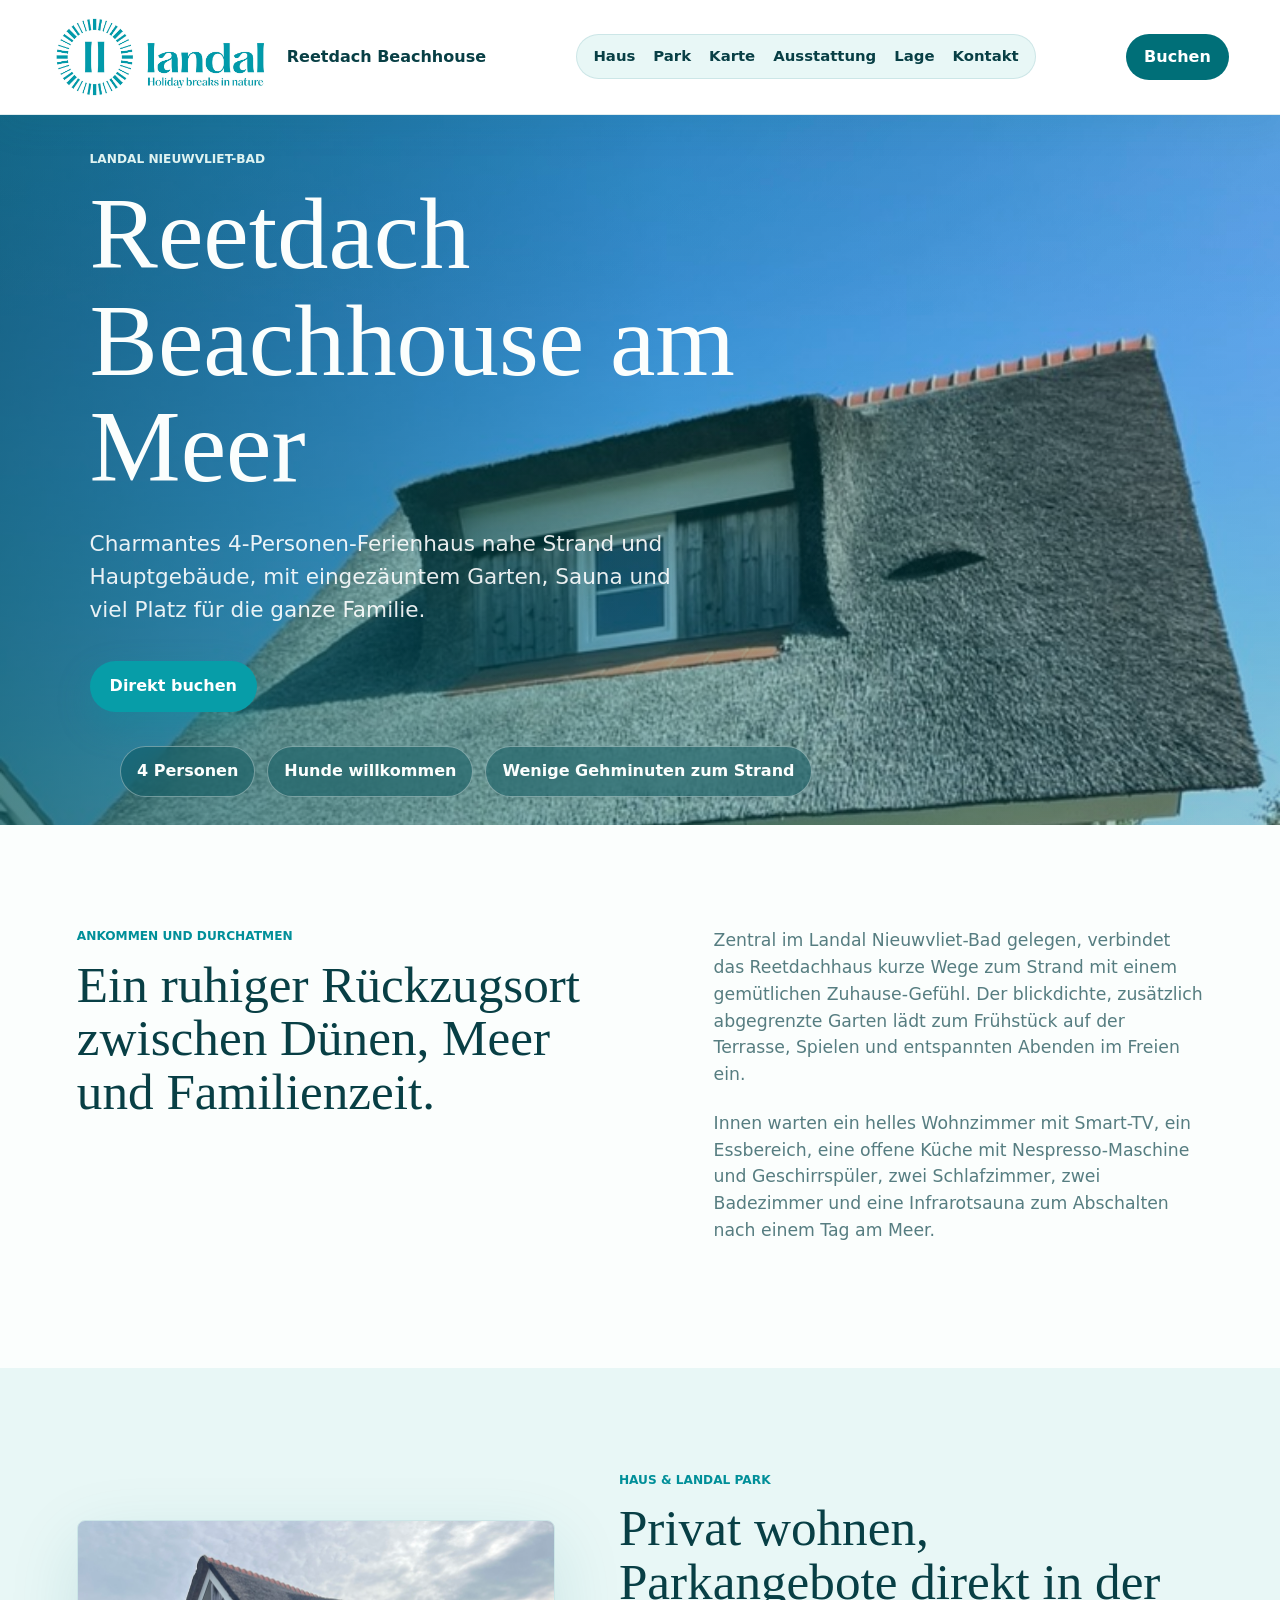
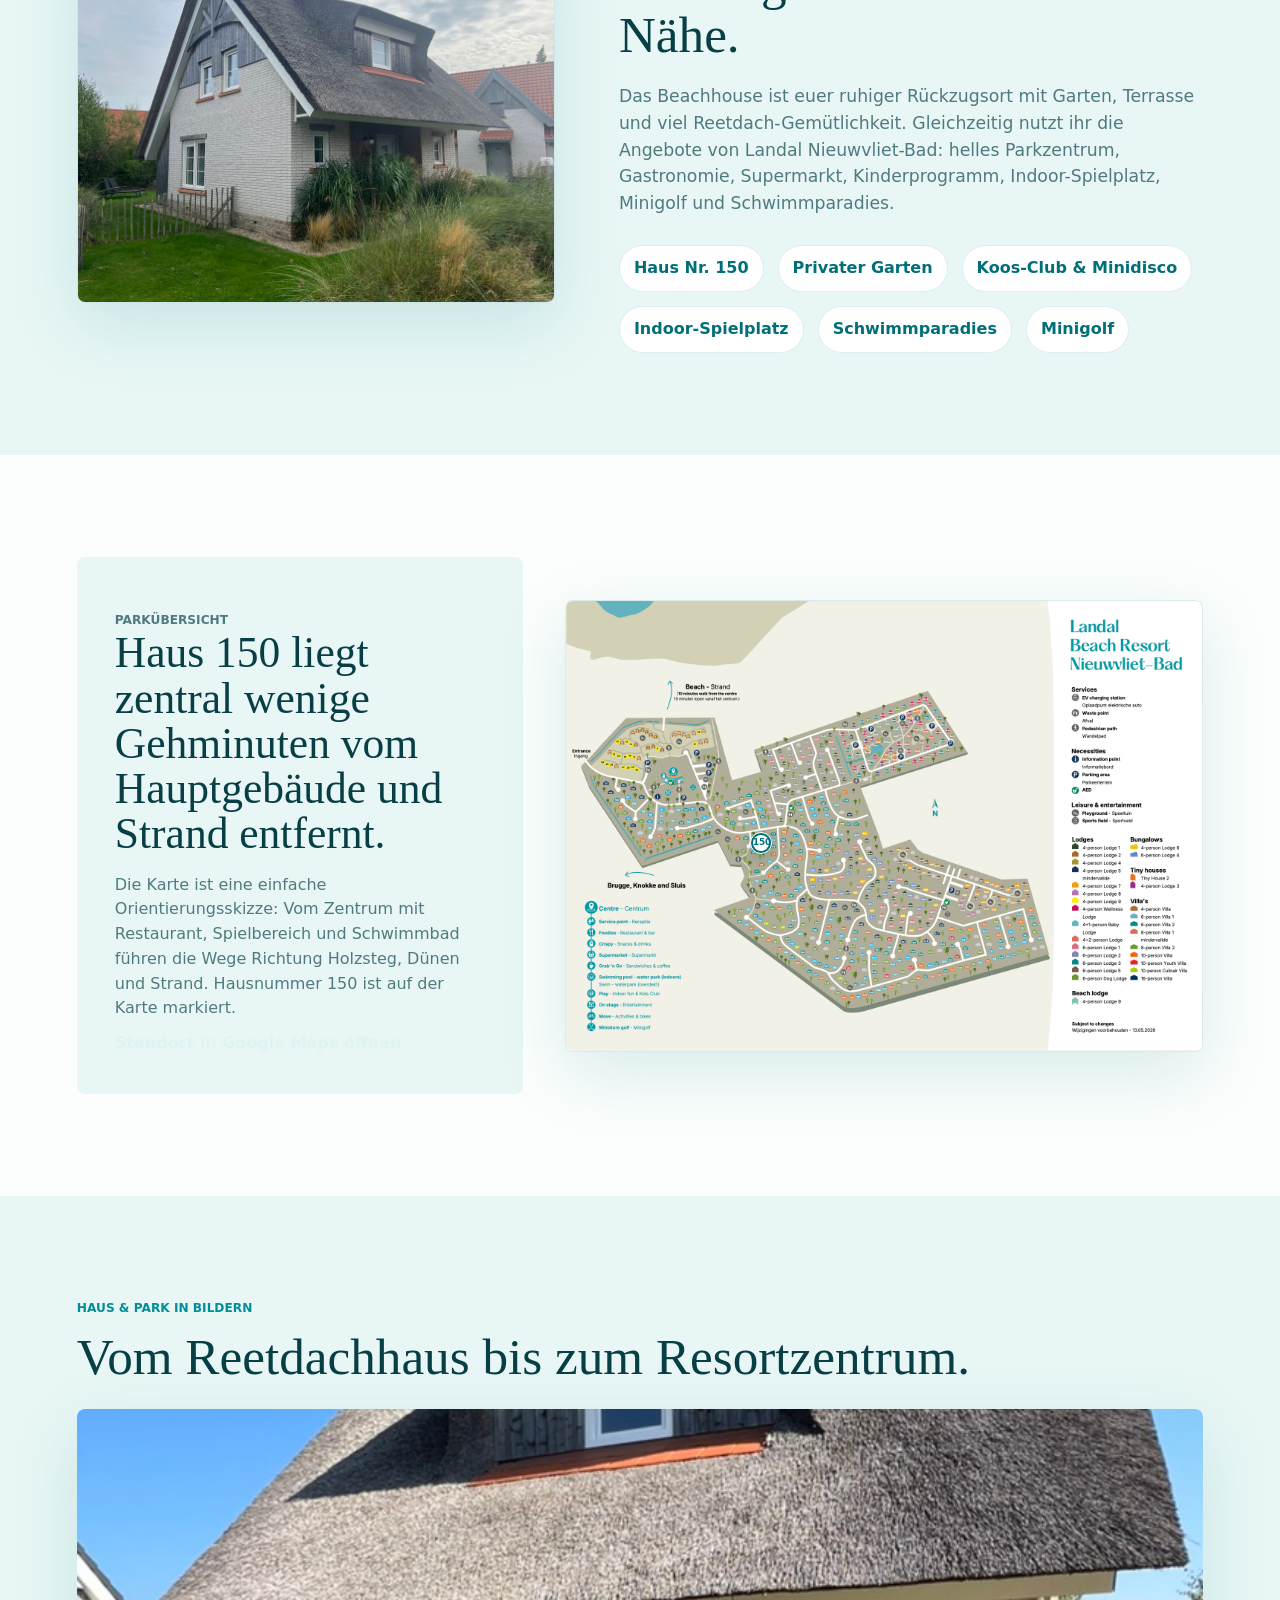
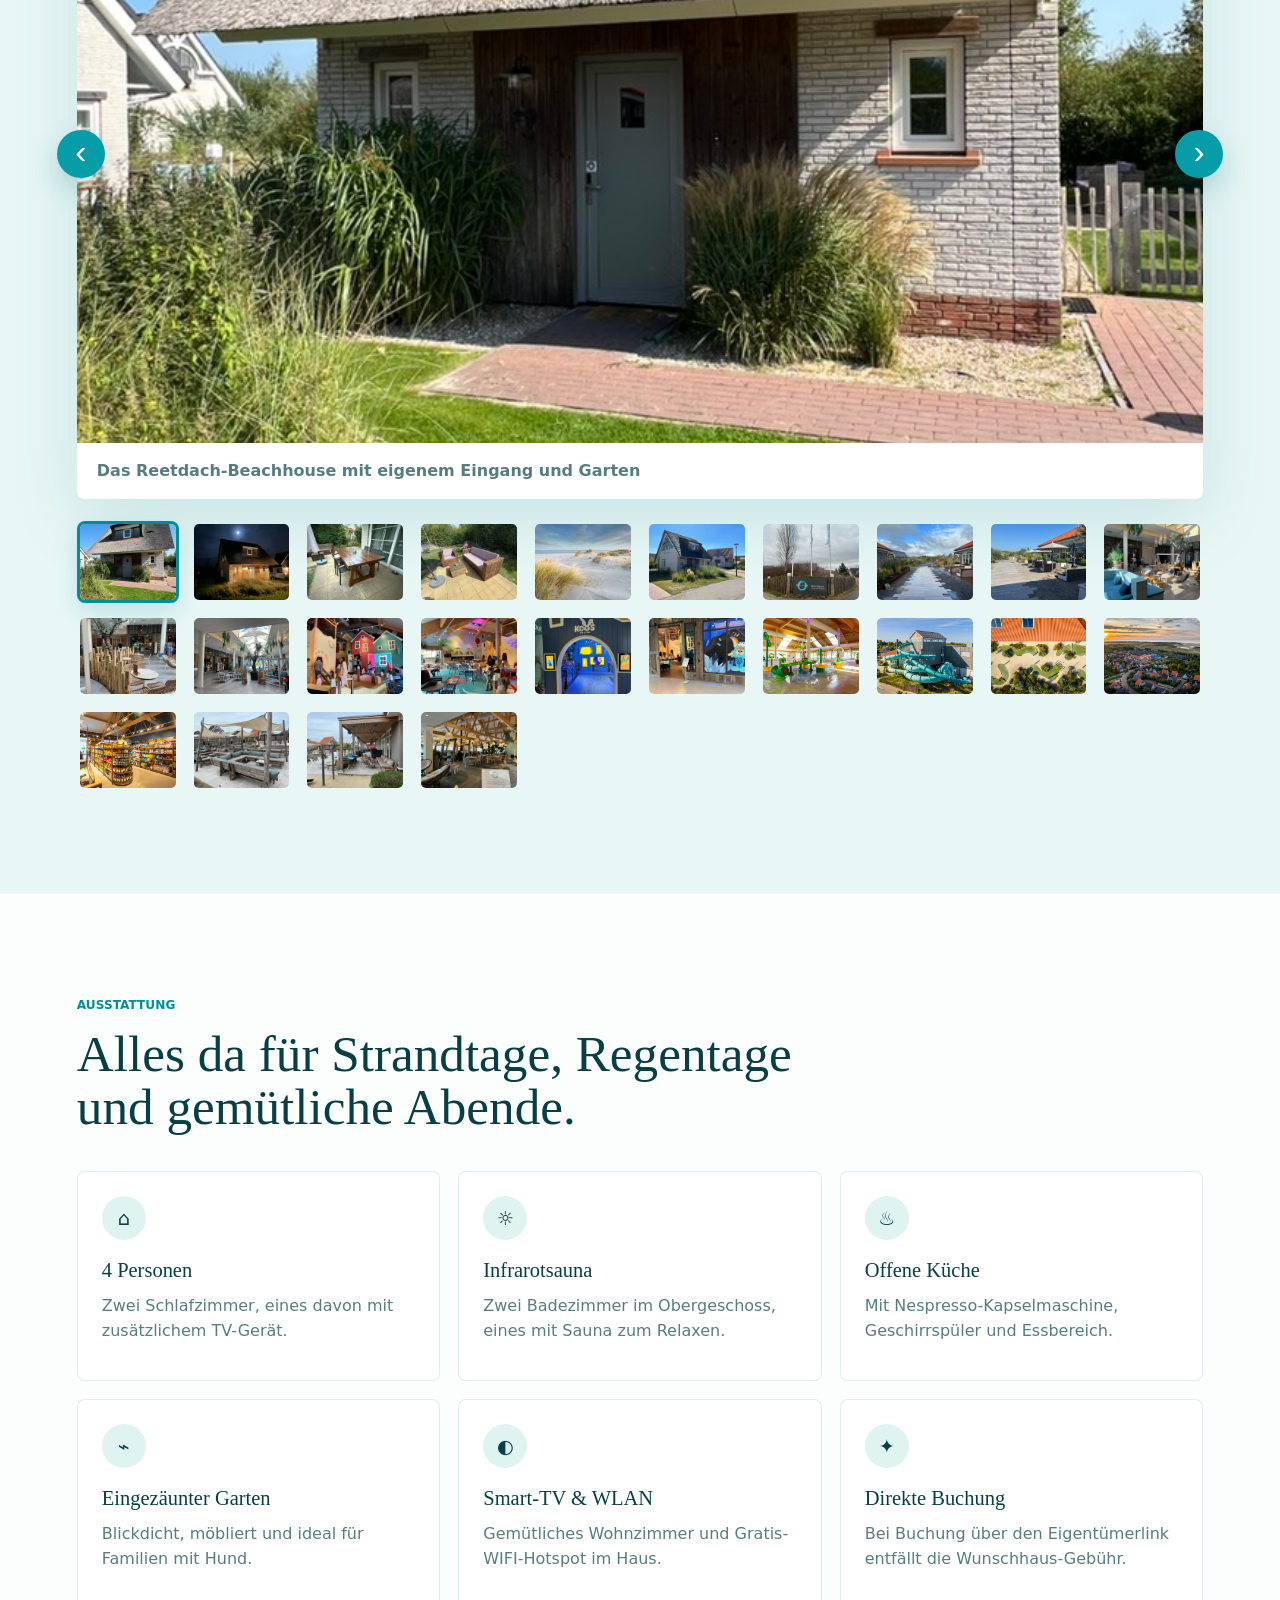
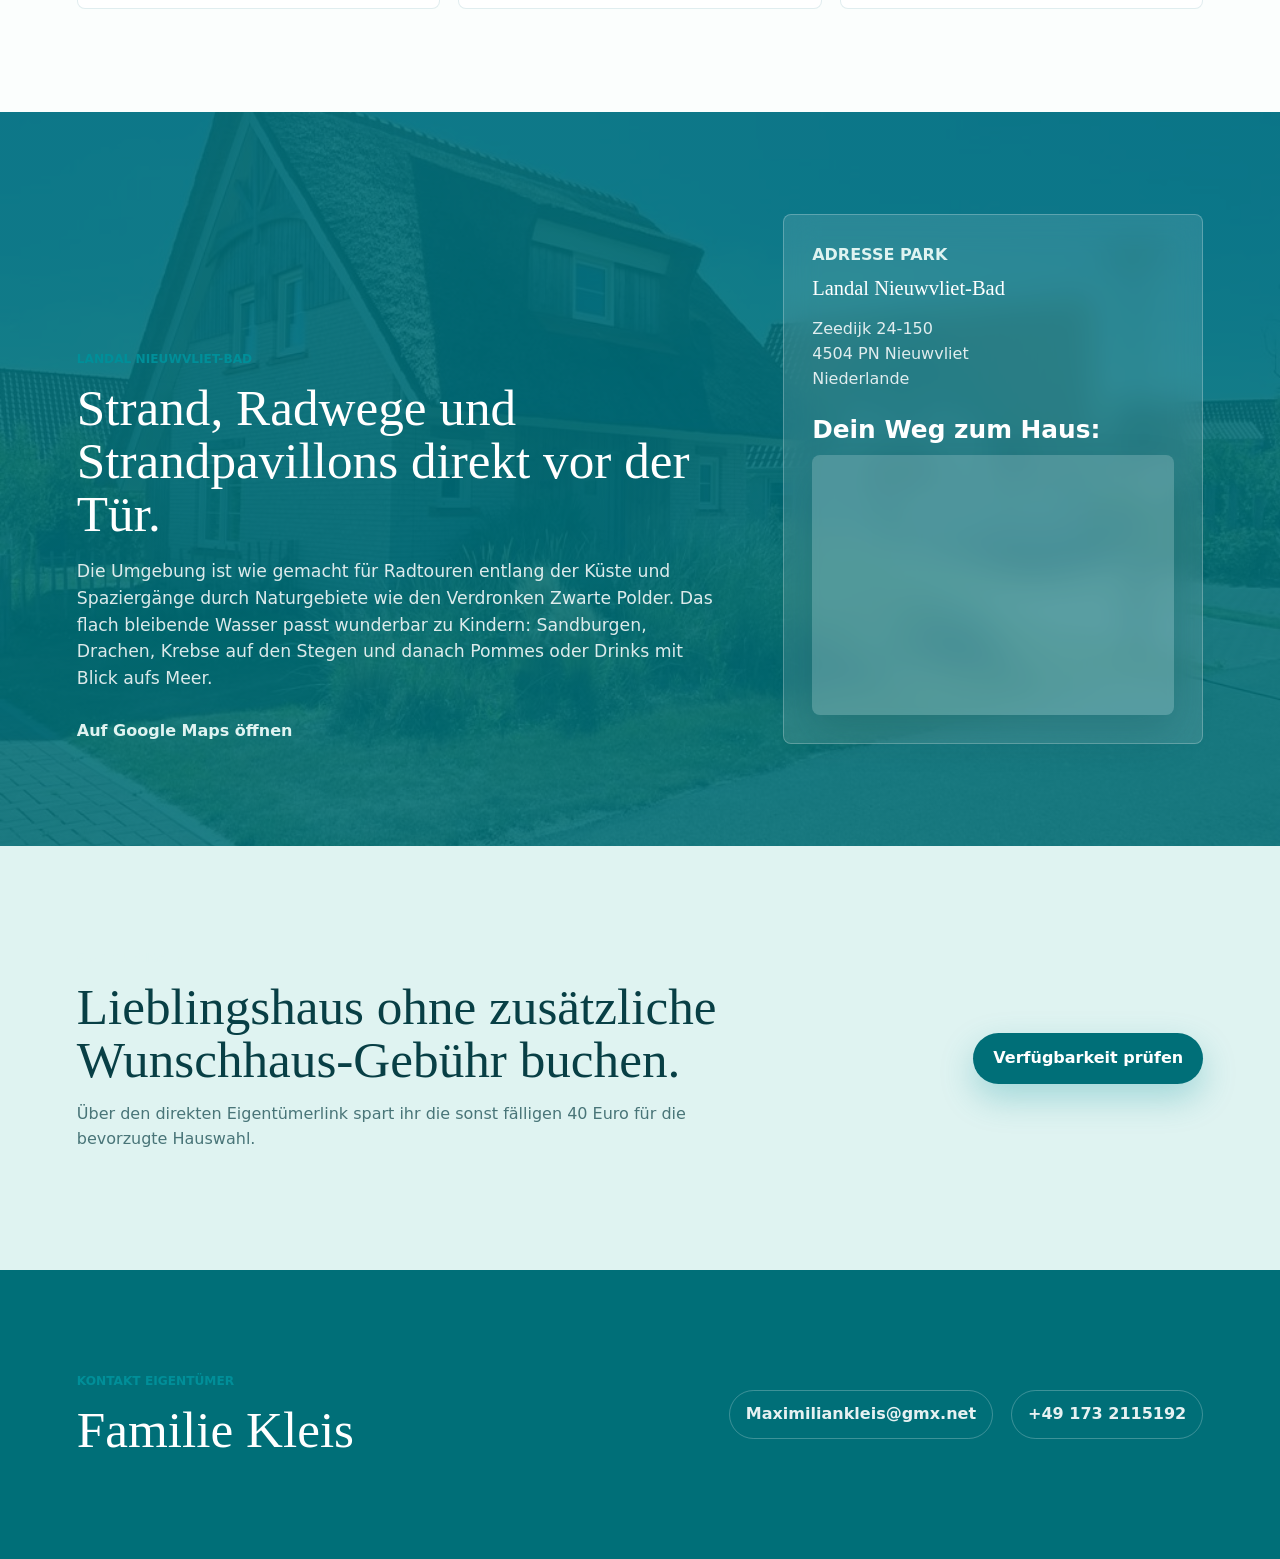
==== index.html @ d72f0ec3 "Initial holiday house website" ====
<!doctype html>
<html lang="de">
  <head>
    <meta charset="utf-8" />
    <meta name="viewport" content="width=device-width, initial-scale=1" />
    <meta
      name="description"
      content="4-Personen Reetdach Beachhouse im Roompot Beach Resort Nieuwvliet-Bad, nur wenige Gehminuten vom Strand entfernt. Hunde willkommen."
    />
    <title>Reetdach Beachhouse Landal Nieuwvliet-Bad</title>
    <link rel="preload" as="image" href="assets/new-house-front.jpeg" />
    <link rel="stylesheet" href="styles.css?v=2" />
  </head>
  <body>
    <header class="site-header" aria-label="Hauptnavigation">
      <a class="brand" href="#start" aria-label="Zum Start">
        <img class="brand-logo" src="assets/landal-logo.jpeg" alt="Landal" />
        <span class="brand-title">Reetdach Beachhouse</span>
      </a>
      <nav class="nav-links" aria-label="Seitenbereiche">
        <a href="#haus">Haus</a>
        <a href="#park">Park</a>
        <a href="#karte">Karte</a>
        <a href="#ausstattung">Ausstattung</a>
        <a href="#lage">Lage</a>
        <a href="#kontakt">Kontakt</a>
      </nav>
      <a class="header-cta" href="https://www.roompot.nl/ownerbooking?dc=DBEI2&lang=de&rc=aangebrachteigenaa&resortid=364401&resourceid=27735838&unitid=3553341">
        Buchen
      </a>
    </header>

    <main id="start">
      <section class="hero" aria-label="Ferienhaus am Meer">
        <img class="hero-image" src="assets/new-house-front.jpeg" alt="Reetdach Ferienhaus im Beach Resort Nieuwvliet-Bad" />
        <div class="hero-shade"></div>
        <div class="hero-content">
          <p class="eyebrow">Landal Nieuwvliet-Bad</p>
          <h1>Reetdach Beachhouse am Meer</h1>
          <p class="hero-copy">
            Charmantes 4-Personen-Ferienhaus nahe Strand und Hauptgebäude,
            mit eingezäuntem Garten, Sauna und viel Platz für die ganze Familie.
          </p>
          <div class="hero-actions" aria-label="Wichtige Links">
            <a class="button primary" href="https://www.roompot.nl/ownerbooking?dc=DBEI2&lang=de&rc=aangebrachteigenaa&resortid=364401&resourceid=27735838&unitid=3553341">Direkt buchen</a>
          </div>
        </div>
        <div class="hero-facts" aria-label="Kurzinfos">
          <span>4 Personen</span>
          <span>Hunde willkommen</span>
          <span>Wenige Gehminuten zum Strand</span>
        </div>
      </section>

      <section class="intro band" id="haus">
        <div class="section-heading">
          <p class="eyebrow">Ankommen und Durchatmen</p>
          <h2>Ein ruhiger Rückzugsort zwischen Dünen, Meer und Familienzeit.</h2>
        </div>
        <div class="intro-text">
          <p>
            Zentral im Landal Nieuwvliet-Bad gelegen, verbindet das Reetdachhaus
            kurze Wege zum Strand mit einem gemütlichen Zuhause-Gefühl. Der blickdichte,
            zusätzlich abgegrenzte Garten lädt zum Frühstück auf der Terrasse, Spielen
            und entspannten Abenden im Freien ein.
          </p>
          <p>
            Innen warten ein helles Wohnzimmer mit Smart-TV, ein Essbereich, eine offene
            Küche mit Nespresso-Maschine und Geschirrspüler, zwei Schlafzimmer, zwei
            Badezimmer und eine Infrarotsauna zum Abschalten nach einem Tag am Meer.
          </p>
        </div>
      </section>

      <section class="overview band" id="park" aria-label="Haus und Landal Park">
        <div class="overview-media">
          <img src="assets/new-house-overview.jpeg" alt="Reetdachhaus im Landal Beach Resort Nieuwvliet-Bad" />
        </div>
        <div class="overview-content">
          <p class="eyebrow">Haus & Landal Park</p>
          <h2>Privat wohnen, Parkangebote direkt in der Nähe.</h2>
          <p>
            Das Beachhouse ist euer ruhiger Rückzugsort mit Garten, Terrasse und viel
            Reetdach-Gemütlichkeit. Gleichzeitig nutzt ihr die Angebote von Landal
            Nieuwvliet-Bad: helles Parkzentrum, Gastronomie, Supermarkt, Kinderprogramm,
            Indoor-Spielplatz, Minigolf und Schwimmparadies.
          </p>
          <div class="overview-highlights">
            <span>Haus Nr. 150</span>
            <span>Privater Garten</span>
            <span>Koos-Club & Minidisco</span>
            <span>Indoor-Spielplatz</span>
            <span>Schwimmparadies</span>
            <span>Minigolf</span>
          </div>
        </div>
      </section>

      <section class="park-map-section band" id="karte" aria-label="Übersichtskarte Park und Haus 150">
        <div class="park-map-layout">
          <div class="map-copy">
            <p class="eyebrow">Parkübersicht</p>
            <h2>Haus 150 liegt zentral wenige Gehminuten vom Hauptgebäude und Strand entfernt.</h2>
            <p>
              Die Karte ist eine einfache Orientierungsskizze: Vom Zentrum mit Restaurant,
              Spielbereich und Schwimmbad führen die Wege Richtung Holzsteg, Dünen und
              Strand. Hausnummer 150 ist auf der Karte markiert.
            </p>
            <a class="text-link dark-link" href="https://maps.app.goo.gl/ADcbNbn6PV7WziuU8">Standort in Google Maps öffnen</a>
          </div>
          <div class="official-map">
            <img src="assets/park-map-landal.png" alt="Übersichtskarte Landal Beach Resort Nieuwvliet-Bad mit markiertem Haus 150" />
            <div class="house-pin" aria-label="Haus 150">
              <strong>150</strong>
              <span>Haus Nr. 150</span>
            </div>
          </div>
        </div>
      </section>

      <section class="gallery-section" aria-label="Bildergalerie">
        <div class="gallery-heading">
          <p class="eyebrow">Haus & Park in Bildern</p>
          <h2>Vom Reetdachhaus bis zum Resortzentrum.</h2>
        </div>
        <div class="gallery">
          <button class="gallery-button prev" type="button" aria-label="Vorheriges Bild">
            <span aria-hidden="true">‹</span>
          </button>
          <figure class="gallery-frame">
            <img id="galleryImage" src="assets/house-1.jpg" alt="Außenansicht des Reetdachhauses" />
            <figcaption id="galleryCaption">Reetdachhaus im Beach Resort Nieuwvliet-Bad</figcaption>
          </figure>
          <button class="gallery-button next" type="button" aria-label="Nächstes Bild">
            <span aria-hidden="true">›</span>
          </button>
        </div>
        <div class="thumbs" aria-label="Galerieauswahl"></div>
      </section>

      <section class="amenities band" id="ausstattung">
        <div class="section-heading">
          <p class="eyebrow">Ausstattung</p>
          <h2>Alles da für Strandtage, Regentage und gemütliche Abende.</h2>
        </div>
        <div class="amenity-grid">
          <article>
            <span class="icon" aria-hidden="true">⌂</span>
            <h3>4 Personen</h3>
            <p>Zwei Schlafzimmer, eines davon mit zusätzlichem TV-Gerät.</p>
          </article>
          <article>
            <span class="icon" aria-hidden="true">☼</span>
            <h3>Infrarotsauna</h3>
            <p>Zwei Badezimmer im Obergeschoss, eines mit Sauna zum Relaxen.</p>
          </article>
          <article>
            <span class="icon" aria-hidden="true">♨</span>
            <h3>Offene Küche</h3>
            <p>Mit Nespresso-Kapselmaschine, Geschirrspüler und Essbereich.</p>
          </article>
          <article>
            <span class="icon" aria-hidden="true">⌁</span>
            <h3>Eingezäunter Garten</h3>
            <p>Blickdicht, möbliert und ideal für Familien mit Hund.</p>
          </article>
          <article>
            <span class="icon" aria-hidden="true">◐</span>
            <h3>Smart-TV & WLAN</h3>
            <p>Gemütliches Wohnzimmer und Gratis-WIFI-Hotspot im Haus.</p>
          </article>
          <article>
            <span class="icon" aria-hidden="true">✦</span>
            <h3>Direkte Buchung</h3>
            <p>Bei Buchung über den Eigentümerlink entfällt die Wunschhaus-Gebühr.</p>
          </article>
        </div>
      </section>

      <section class="location" id="lage">
        <div class="location-copy">
          <p class="eyebrow">Landal Nieuwvliet-Bad</p>
          <h2>Strand, Radwege und Strandpavillons direkt vor der Tür.</h2>
          <p>
            Die Umgebung ist wie gemacht für Radtouren entlang der Küste und Spaziergänge
            durch Naturgebiete wie den Verdronken Zwarte Polder. Das flach bleibende
            Wasser passt wunderbar zu Kindern: Sandburgen, Drachen, Krebse auf den
            Stegen und danach Pommes oder Drinks mit Blick aufs Meer.
          </p>
          <a class="text-link" href="https://maps.app.goo.gl/ADcbNbn6PV7WziuU8">Auf Google Maps öffnen</a>
        </div>
        <aside class="address-panel" aria-label="Adresse">
          <p>Adresse Park</p>
          <h3>Landal Nieuwvliet-Bad</h3>
          <address>
            Zeedijk 24-150<br />
            4504 PN Nieuwvliet<br />
            Niederlande
          </address>
          <div class="route-map">
            <h4>Dein Weg zum Haus:</h4>
            <iframe
              class="route-map-frame"
              title="Google Maps Karte zum Haus 150 im Landal Nieuwvliet-Bad"
              src="https://www.google.com/maps?q=51.3815383,3.4429512&z=17&output=embed"
              loading="lazy"
              allowfullscreen
              referrerpolicy="no-referrer-when-downgrade"
            ></iframe>
          </div>
        </aside>
      </section>

      <section class="booking-band" aria-label="Buchungsaufruf">
        <div>
          <p class="eyebrow">Gut zu wissen</p>
          <h2>Lieblingshaus ohne zusätzliche Wunschhaus-Gebühr buchen.</h2>
          <p>
            Über den direkten Eigentümerlink spart ihr die sonst fälligen 40 Euro
            für die bevorzugte Hauswahl.
          </p>
        </div>
        <a class="button primary dark" href="https://www.roompot.nl/ownerbooking?dc=DBEI2&lang=de&rc=aangebrachteigenaa&resortid=364401&resourceid=27735838&unitid=3553341">
          Verfügbarkeit prüfen
        </a>
      </section>
    </main>

    <footer class="footer" id="kontakt">
      <div>
        <p class="eyebrow">Kontakt Eigentümer</p>
        <h2>Familie Kleis</h2>
      </div>
      <div class="footer-links">
        <a href="mailto:Maximiliankleis@gmx.net">Maximiliankleis@gmx.net</a>
        <a href="tel:+491732115192">+49 173 2115192</a>
      </div>
    </footer>

    <script src="script.js"></script>
  </body>
</html>
---- styles.css ----
:root {
  --ink: #083f45;
  --muted: rgba(8, 63, 69, 0.68);
  --paper: #fbfefd;
  --shell: #e8f7f6;
  --sea: #079da8;
  --deep-sea: #006f78;
  --clay: #008f99;
  --sun: #dff3f1;
  --white: #ffffff;
  --shadow: 0 22px 70px rgba(0, 111, 120, 0.14);
}

* {
  box-sizing: border-box;
}

html {
  scroll-behavior: smooth;
}

body {
  margin: 0;
  color: var(--ink);
  background: var(--paper);
  font-family:
    "Avenir Next", Avenir, "Segoe UI", ui-sans-serif, system-ui, sans-serif;
  line-height: 1.55;
  font-weight: 500;
}

a {
  color: inherit;
}

img {
  display: block;
  max-width: 100%;
}

.site-header {
  position: sticky;
  top: 0;
  left: 0;
  z-index: 20;
  display: flex;
  align-items: center;
  justify-content: space-between;
  width: 100%;
  min-height: 82px;
  padding: 14px clamp(18px, 4vw, 52px);
  border-bottom: 1px solid rgba(0, 111, 120, 0.12);
  color: var(--ink);
  background: var(--white);
  box-shadow: 0 12px 34px rgba(0, 111, 120, 0.08);
}

.brand,
.nav-links,
.footer-links {
  display: flex;
  align-items: center;
  gap: 18px;
}

.brand {
  min-width: 0;
  padding: 4px 0;
  text-decoration: none;
  font-weight: 650;
}

.brand-logo {
  width: clamp(150px, 17vw, 238px);
  height: auto;
  border-radius: 0;
  background: var(--white);
}

.brand-title {
  color: var(--ink);
  white-space: nowrap;
}

.nav-links a,
.header-cta,
.text-link,
.footer-links a {
  text-decoration: none;
  font-weight: 600;
}

.nav-links {
  padding: 10px 16px;
  border: 1px solid rgba(0, 111, 120, 0.12);
  border-radius: 999px;
  background: var(--shell);
  font-size: 0.93rem;
}

.header-cta {
  padding: 11px 18px;
  color: var(--white);
  background: var(--deep-sea);
  border-radius: 999px;
}

.hero {
  position: relative;
  display: grid;
  min-height: calc(88svh - 82px);
  overflow: hidden;
  color: var(--paper);
  isolation: isolate;
}

.hero-image,
.hero-shade {
  position: absolute;
  inset: 0;
  width: 100%;
  height: 100%;
}

.hero-image {
  object-fit: cover;
  object-position: center top;
}

.hero-shade {
  z-index: 1;
  background:
    linear-gradient(180deg, rgba(0, 143, 153, 0.12) 0, rgba(0, 143, 153, 0) 210px),
    linear-gradient(90deg, rgba(0, 82, 89, 0.62), rgba(0, 143, 153, 0.24) 52%, rgba(0, 143, 153, 0.06)),
    linear-gradient(0deg, rgba(0, 82, 89, 0.22), rgba(0, 82, 89, 0.02));
}

.hero-content {
  position: relative;
  z-index: 2;
  align-self: center;
  width: min(760px, calc(100% - 36px));
  margin-left: clamp(18px, 7vw, 96px);
  padding-top: 24px;
}

.eyebrow {
  margin: 0 0 12px;
  color: var(--clay);
  font-size: 0.76rem;
  font-weight: 700;
  letter-spacing: 0;
  text-transform: uppercase;
}

.hero .eyebrow,
.booking-band .eyebrow {
  color: var(--sun);
}

h1,
h2,
h3,
p {
  overflow-wrap: anywhere;
}

h1,
h2,
h3 {
  margin: 0;
  line-height: 1.04;
}

h1,
h2 {
  font-family: Georgia, "Times New Roman", serif;
  font-weight: 500;
}

h3 {
  font-family: Georgia, "Times New Roman", serif;
  font-weight: 520;
}

h1 {
  max-width: 760px;
  font-size: clamp(3.25rem, 8vw, 7.1rem);
  letter-spacing: 0;
}

h2 {
  font-size: clamp(2.15rem, 4vw, 4.65rem);
  letter-spacing: 0;
}

h3 {
  font-size: 1.28rem;
}

.hero-copy {
  max-width: 620px;
  margin: 26px 0 0;
  color: rgba(255, 255, 255, 0.9);
  font-size: clamp(1.05rem, 2vw, 1.35rem);
}

.hero-actions,
.hero-facts {
  display: flex;
  flex-wrap: wrap;
  gap: 12px;
}

.hero-actions {
  margin-top: 34px;
}

.button {
  display: inline-flex;
  align-items: center;
  justify-content: center;
  min-height: 48px;
  padding: 13px 20px;
  border-radius: 999px;
  text-decoration: none;
  font-weight: 650;
}

.button.primary {
  color: var(--white);
  background: var(--sea);
  box-shadow: 0 14px 34px rgba(0, 143, 153, 0.28);
}

.button.secondary {
  border: 1px solid rgba(255, 253, 248, 0.66);
  color: var(--paper);
  background: rgba(255, 253, 248, 0.12);
  backdrop-filter: blur(16px);
}

.button.dark {
  color: var(--white);
  background: var(--deep-sea);
}

.hero-facts {
  position: relative;
  z-index: 2;
  align-self: end;
  width: min(1040px, calc(100% - 36px));
  margin: 0 auto 28px;
}

.hero-facts span {
  padding: 12px 16px;
  border: 1px solid rgba(255, 253, 248, 0.36);
  border-radius: 999px;
  background: rgba(0, 82, 89, 0.46);
  backdrop-filter: blur(16px);
  font-weight: 600;
}

.band,
.gallery-section,
.location,
.booking-band,
.footer {
  padding: clamp(58px, 8vw, 112px) clamp(18px, 6vw, 86px);
}

.intro {
  display: grid;
  grid-template-columns: minmax(0, 0.95fr) minmax(280px, 0.85fr);
  gap: clamp(32px, 7vw, 96px);
  background: var(--paper);
}

.section-heading {
  max-width: 760px;
}

.intro-text {
  color: var(--muted);
  font-size: 1.08rem;
}

.intro-text p {
  margin: 0 0 22px;
}

.overview {
  display: grid;
  grid-template-columns: minmax(280px, 0.9fr) minmax(320px, 1.1fr);
  gap: clamp(28px, 5vw, 72px);
  align-items: center;
  background: var(--shell);
}

.overview-media {
  overflow: hidden;
  border: 1px solid rgba(0, 111, 120, 0.12);
  border-radius: 8px;
  box-shadow: var(--shadow);
}

.overview-media img {
  width: 100%;
  aspect-ratio: 5 / 4;
  object-fit: cover;
}

.overview-content p:not(.eyebrow) {
  max-width: 700px;
  margin: 22px 0 0;
  color: var(--muted);
  font-size: 1.08rem;
}

.overview-highlights {
  display: flex;
  flex-wrap: wrap;
  gap: 14px;
  margin-top: 28px;
}

.overview-highlights span {
  padding: 10px 14px;
  border: 1px solid rgba(0, 111, 120, 0.12);
  border-radius: 999px;
  color: var(--deep-sea);
  background: var(--white);
  font-weight: 650;
}

.park-map-section {
  background: var(--paper);
}

.park-map-layout {
  display: grid;
  grid-template-columns: minmax(280px, 0.7fr) minmax(0, 1fr);
  gap: clamp(22px, 4vw, 42px);
  align-items: center;
}

.official-map {
  position: relative;
  overflow: hidden;
  border: 1px solid rgba(0, 111, 120, 0.14);
  border-radius: 8px;
  background: var(--white);
  box-shadow: var(--shadow);
}

.official-map img {
  width: 100%;
  height: 100%;
  aspect-ratio: 1712 / 1212;
  object-fit: contain;
  background: var(--white);
}

.house-pin {
  position: absolute;
  left: 30.6%;
  top: 53.8%;
  display: flex;
  align-items: center;
  gap: 0;
  padding: 2px;
  border: 1px solid var(--white);
  border-radius: 999px;
  color: var(--white);
  background: var(--deep-sea);
  box-shadow: 0 6px 16px rgba(0, 82, 89, 0.24);
  transform: translate(-50%, -50%);
}

.house-pin strong {
  display: grid;
  width: 16px;
  height: 16px;
  place-items: center;
  border-radius: 50%;
  color: var(--deep-sea);
  background: var(--white);
  font-size: 0.55rem;
}

.house-pin span {
  display: none;
}

.map-copy {
  display: grid;
  align-content: center;
  padding: clamp(24px, 4vw, 38px);
  border-radius: 8px;
  background: var(--shell);
}

.map-copy p {
  margin: 16px 0 0;
  color: var(--muted);
}

.map-copy h2 {
  font-size: clamp(2rem, 3.4vw, 3.7rem);
}

.dark-link {
  color: var(--deep-sea);
}

.gallery-section {
  background: var(--shell);
}

.gallery-heading {
  max-width: 1180px;
  margin: 0 auto 26px;
}

.gallery {
  position: relative;
  display: grid;
  align-items: center;
  max-width: 1180px;
  margin: 0 auto;
}

.gallery-frame {
  margin: 0;
  overflow: hidden;
  border-radius: 8px;
  background: var(--white);
  box-shadow: var(--shadow);
}

.gallery-frame img {
  width: 100%;
  aspect-ratio: 16 / 9;
  object-fit: cover;
}

.gallery-frame figcaption {
  padding: 16px 20px;
  color: var(--muted);
  font-weight: 600;
}

.gallery-button {
  position: absolute;
  z-index: 3;
  display: grid;
  width: 48px;
  height: 48px;
  place-items: center;
  border: 0;
  border-radius: 50%;
  color: var(--white);
  background: var(--sea);
  box-shadow: 0 12px 28px rgba(0, 111, 120, 0.22);
  cursor: pointer;
}

.gallery-button span {
  transform: translateY(-2px);
  font-size: 2.1rem;
  line-height: 1;
}

.gallery-button.prev {
  left: -20px;
}

.gallery-button.next {
  right: -20px;
}

.thumbs {
  display: grid;
  grid-template-columns: repeat(auto-fit, minmax(96px, 1fr));
  gap: 12px;
  max-width: 1180px;
  margin: 22px auto 0;
}

.thumb {
  height: 82px;
  padding: 0;
  overflow: hidden;
  border: 3px solid transparent;
  border-radius: 8px;
  background: none;
  cursor: pointer;
}

.thumb.active {
  border-color: var(--clay);
  box-shadow: 0 10px 24px rgba(0, 143, 153, 0.18);
}

.thumb img {
  width: 100%;
  height: 100%;
  object-fit: cover;
}

.amenities {
  background: var(--paper);
}

.amenity-grid {
  display: grid;
  grid-template-columns: repeat(3, minmax(0, 1fr));
  gap: 18px;
  margin-top: 38px;
}

.amenity-grid article {
  min-height: 210px;
  padding: 24px;
  border: 1px solid rgba(0, 111, 120, 0.12);
  border-radius: 8px;
  background: var(--white);
}

.icon {
  display: grid;
  width: 44px;
  height: 44px;
  place-items: center;
  margin-bottom: 20px;
  border-radius: 50%;
  color: var(--ink);
  background: var(--sun);
  font-size: 1.2rem;
}

.amenity-grid p {
  margin: 12px 0 0;
  color: var(--muted);
}

.location {
  display: grid;
  grid-template-columns: minmax(0, 1fr) minmax(280px, 420px);
  gap: clamp(26px, 5vw, 72px);
  align-items: end;
  color: var(--white);
  background:
    linear-gradient(rgba(0, 111, 120, 0.88), rgba(0, 111, 120, 0.88)),
    url("assets/house-3.jpg") center / cover;
}

.location-copy {
  max-width: 760px;
}

.location-copy p:not(.eyebrow) {
  max-width: 680px;
  color: rgba(255, 255, 255, 0.86);
  font-size: 1.08rem;
}

.text-link {
  display: inline-flex;
  margin-top: 10px;
  color: var(--sun);
}

.address-panel {
  padding: 28px;
  border: 1px solid rgba(255, 255, 255, 0.24);
  border-radius: 8px;
  background: rgba(255, 255, 255, 0.12);
  backdrop-filter: blur(16px);
}

.address-panel p {
  margin: 0 0 10px;
  color: var(--sun);
  font-weight: 700;
  text-transform: uppercase;
}

address {
  margin-top: 18px;
  color: rgba(255, 255, 255, 0.86);
  font-style: normal;
}

.route-map {
  margin-top: 24px;
}

.route-map h4 {
  margin: 0 0 12px;
  color: var(--white);
  font-family: var(--font-display);
  font-size: 1.55rem;
  line-height: 1.1;
}

.route-map-frame {
  display: block;
  width: 100%;
  height: 260px;
  border: 0;
  border-radius: 8px;
  background: rgba(255, 255, 255, 0.18);
  box-shadow: 0 18px 40px rgba(8, 63, 69, 0.18);
}

.booking-band {
  display: flex;
  gap: 26px;
  align-items: center;
  justify-content: space-between;
  color: var(--ink);
  background: var(--sun);
}

.booking-band div {
  max-width: 780px;
}

.booking-band p:not(.eyebrow) {
  max-width: 640px;
  color: rgba(8, 63, 69, 0.7);
}

.footer {
  display: flex;
  gap: 24px;
  align-items: center;
  justify-content: space-between;
  background: var(--deep-sea);
  color: var(--white);
}

.footer-links {
  flex-wrap: wrap;
  justify-content: flex-end;
}

.footer-links a {
  padding: 11px 16px;
  border: 1px solid rgba(255, 255, 255, 0.24);
  border-radius: 999px;
  color: rgba(255, 255, 255, 0.9);
}

@media (max-width: 860px) {
  .site-header {
    position: absolute;
    align-items: flex-start;
  }

  .nav-links {
    display: none;
  }

  .brand span:last-child {
    max-width: 138px;
    line-height: 1.1;
  }

  .hero {
    min-height: 92svh;
  }

  .hero-content {
    width: min(100% - 32px, 680px);
    margin: 0 auto;
  }

  .intro,
  .overview,
  .park-map-layout,
  .amenity-grid,
  .location {
    grid-template-columns: 1fr;
  }

  .booking-band,
  .footer {
    align-items: flex-start;
    flex-direction: column;
  }

  .footer-links {
    justify-content: flex-start;
  }
}

@media (max-width: 560px) {
  .header-cta {
    padding: 10px 14px;
  }

  .brand-title {
    display: none;
  }

  .brand-logo {
    width: 150px;
  }

  .hero-content {
    padding-top: 104px;
  }

  h1 {
    font-size: 3rem;
  }

  h2 {
    font-size: 2rem;
  }

  .button {
    width: 100%;
  }

  .hero-facts span,
  .hero-actions {
    width: 100%;
  }

  .gallery-button {
    width: 42px;
    height: 42px;
  }

  .gallery-button.prev {
    left: 8px;
  }

  .gallery-button.next {
    right: 8px;
  }

  .thumb {
    height: 68px;
  }

  .house-pin {
    gap: 0;
    padding: 2px;
  }

  .house-pin strong {
    width: 14px;
    height: 14px;
    font-size: 0.5rem;
  }

  .house-pin span {
    display: none;
  }
}
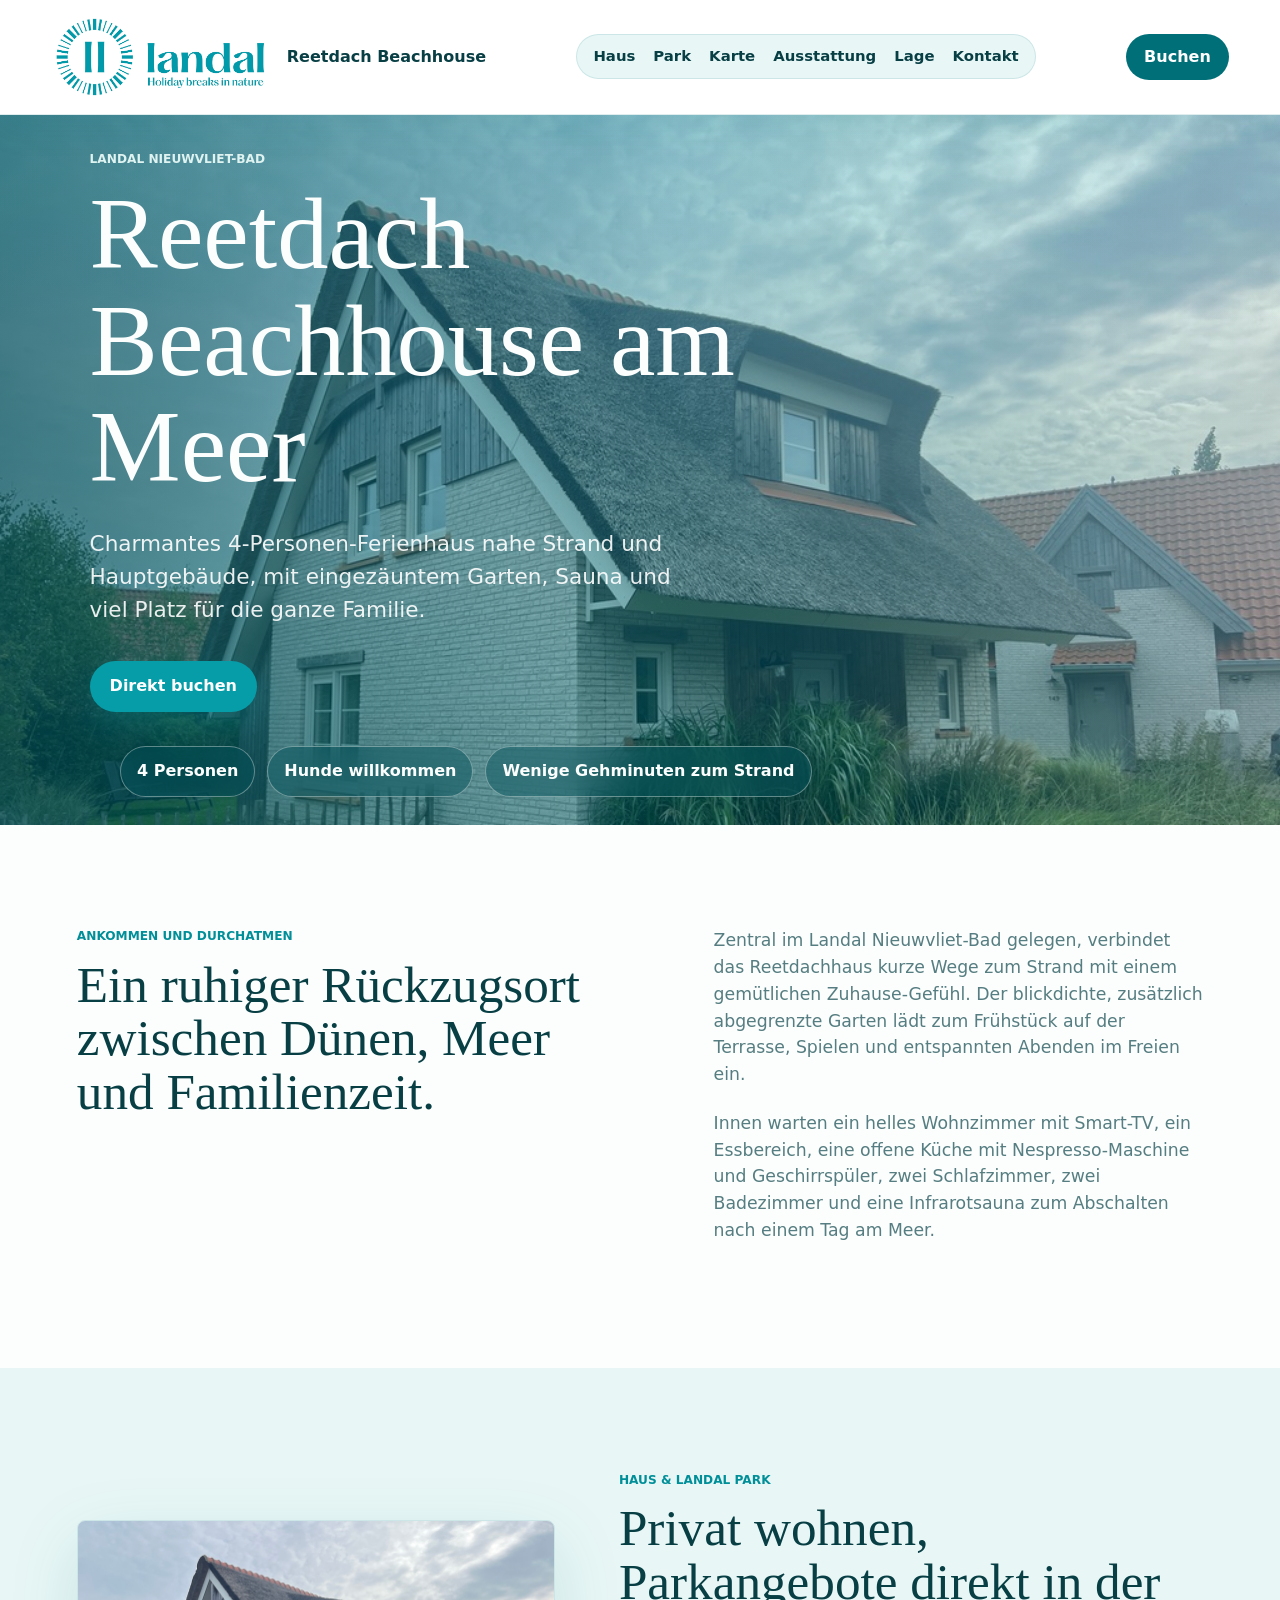
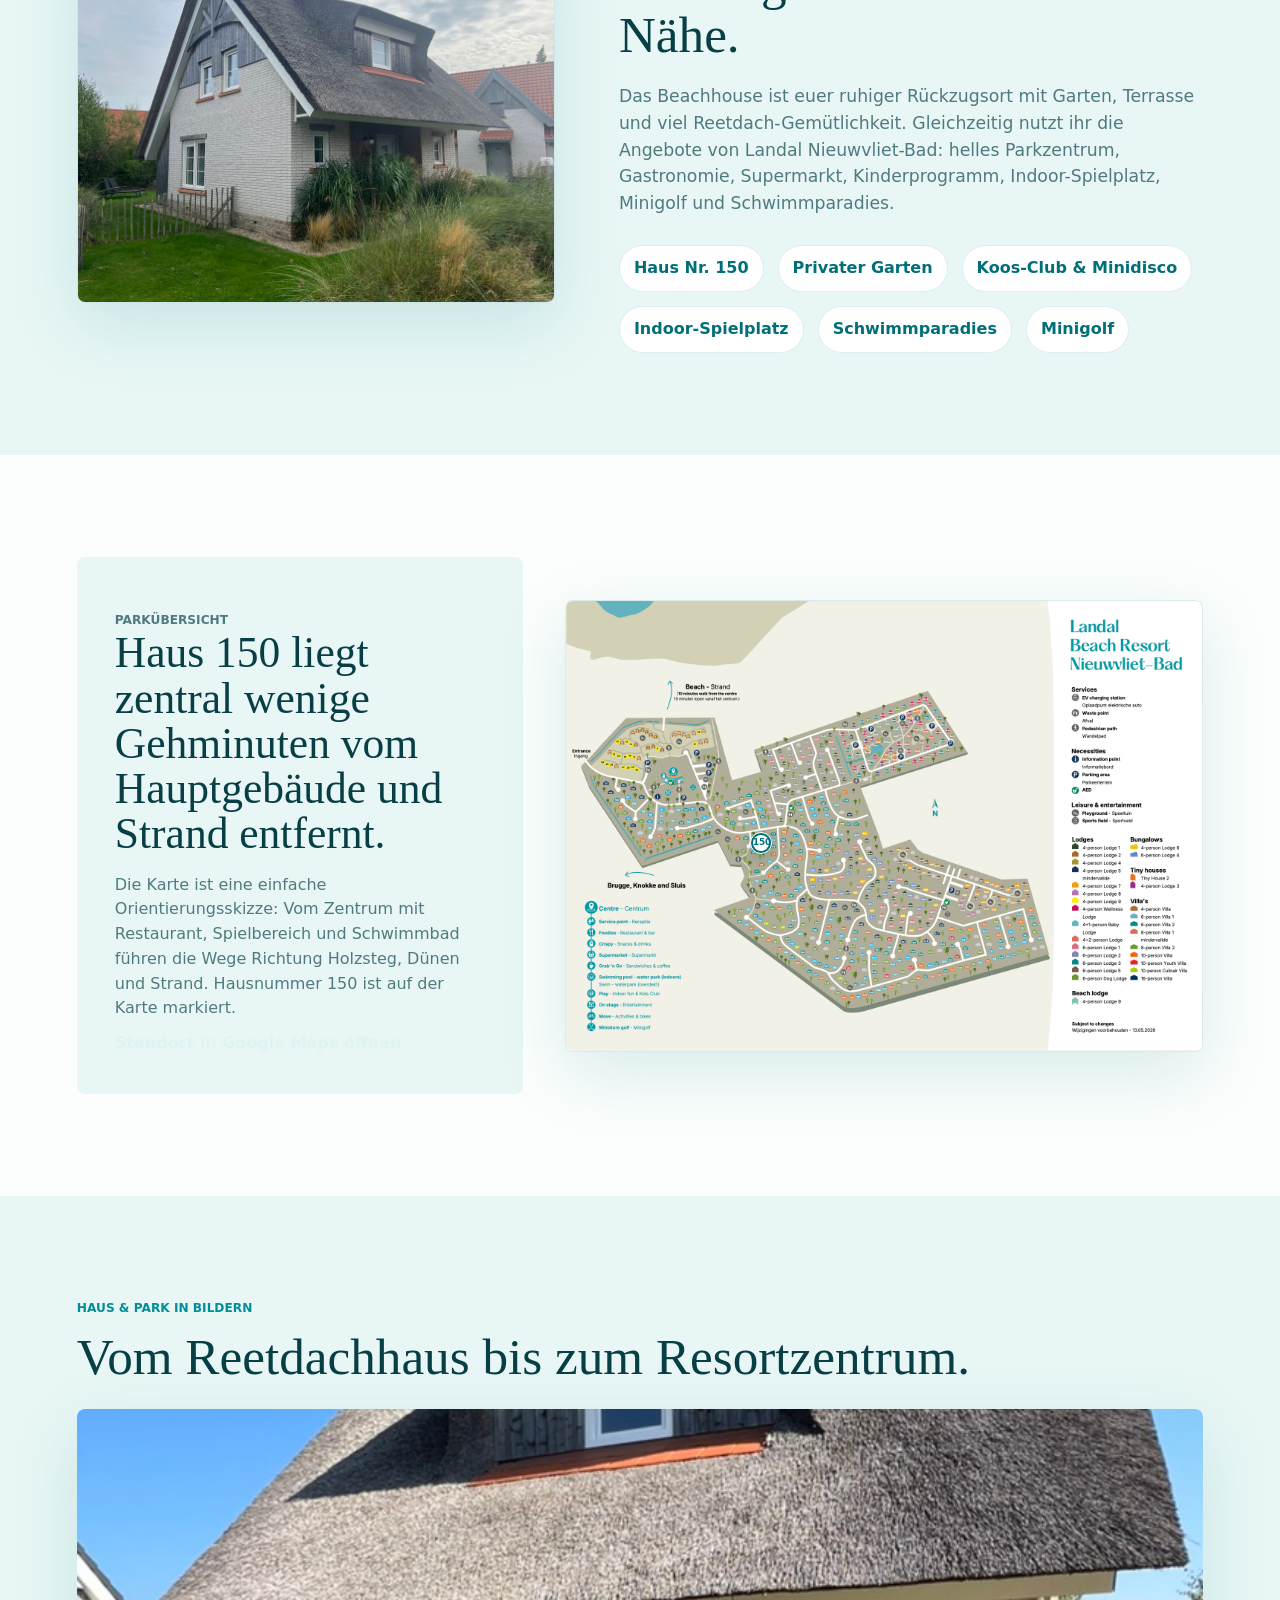
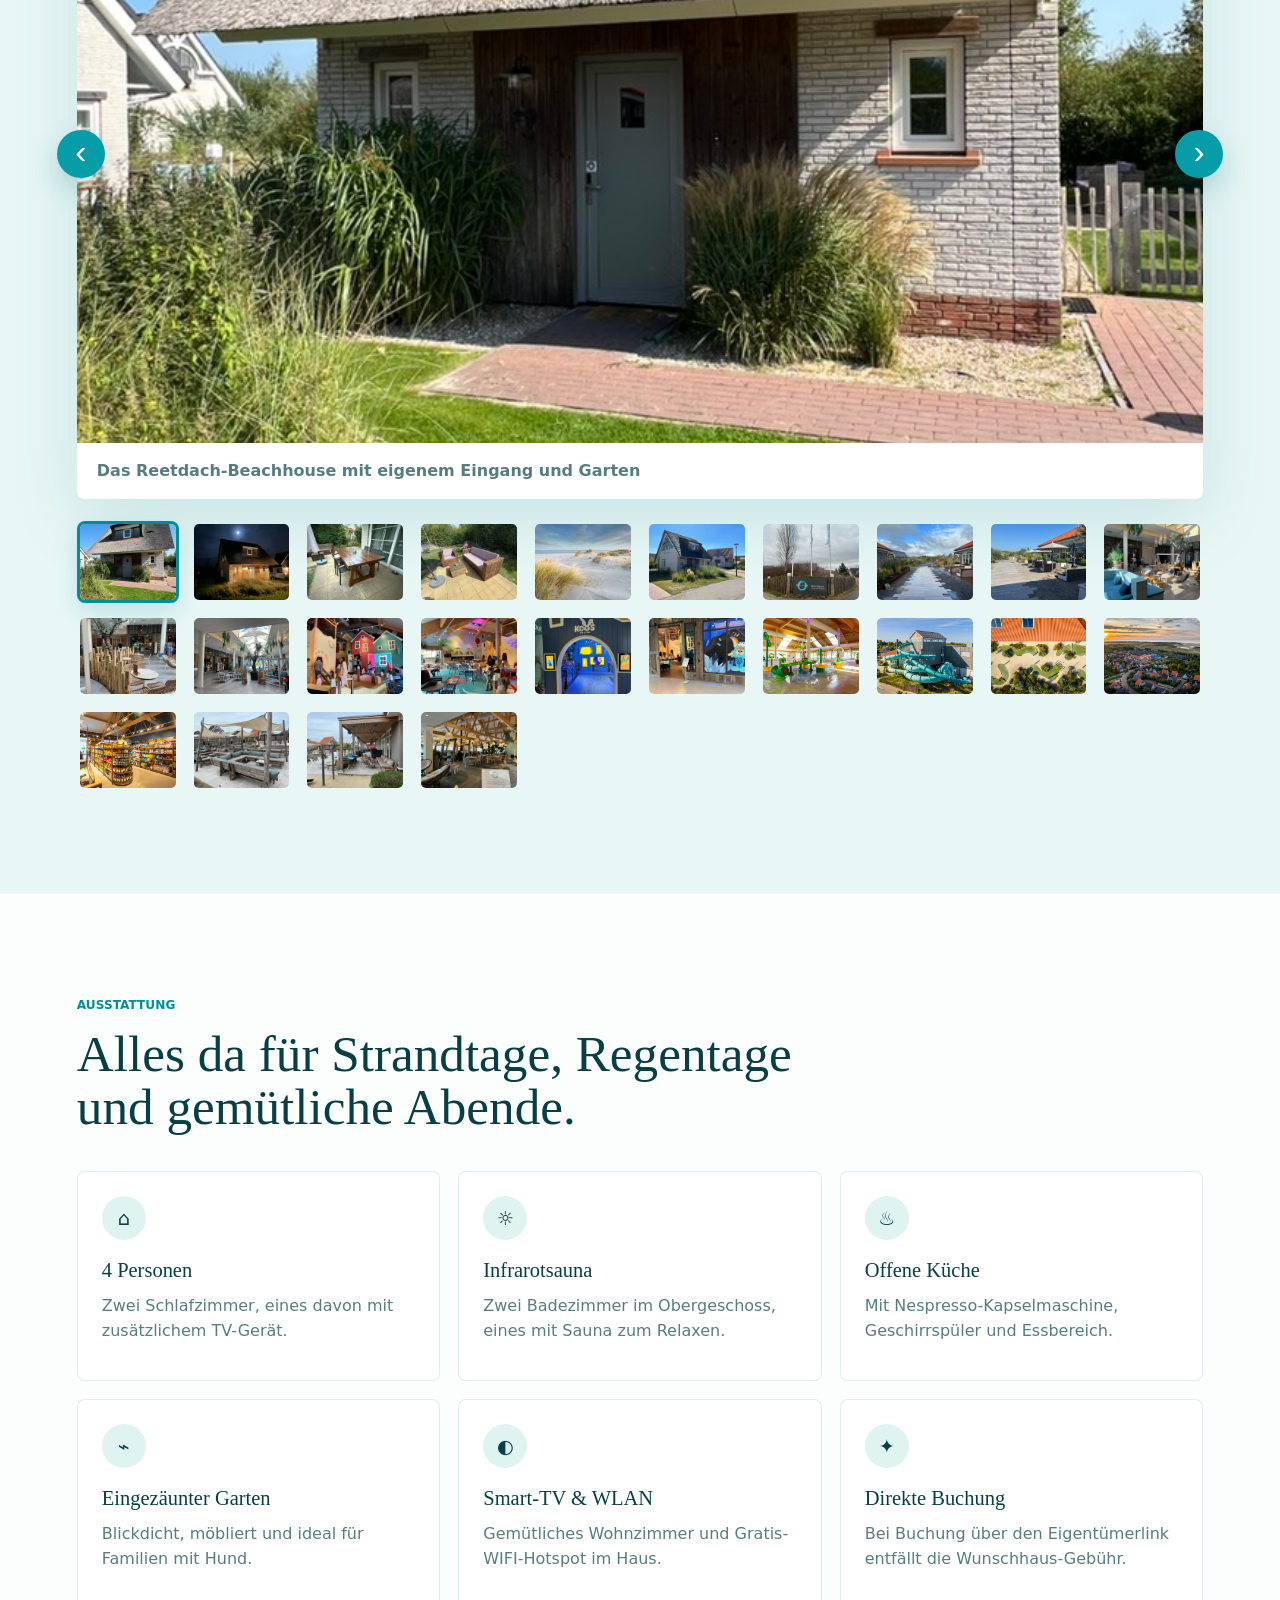
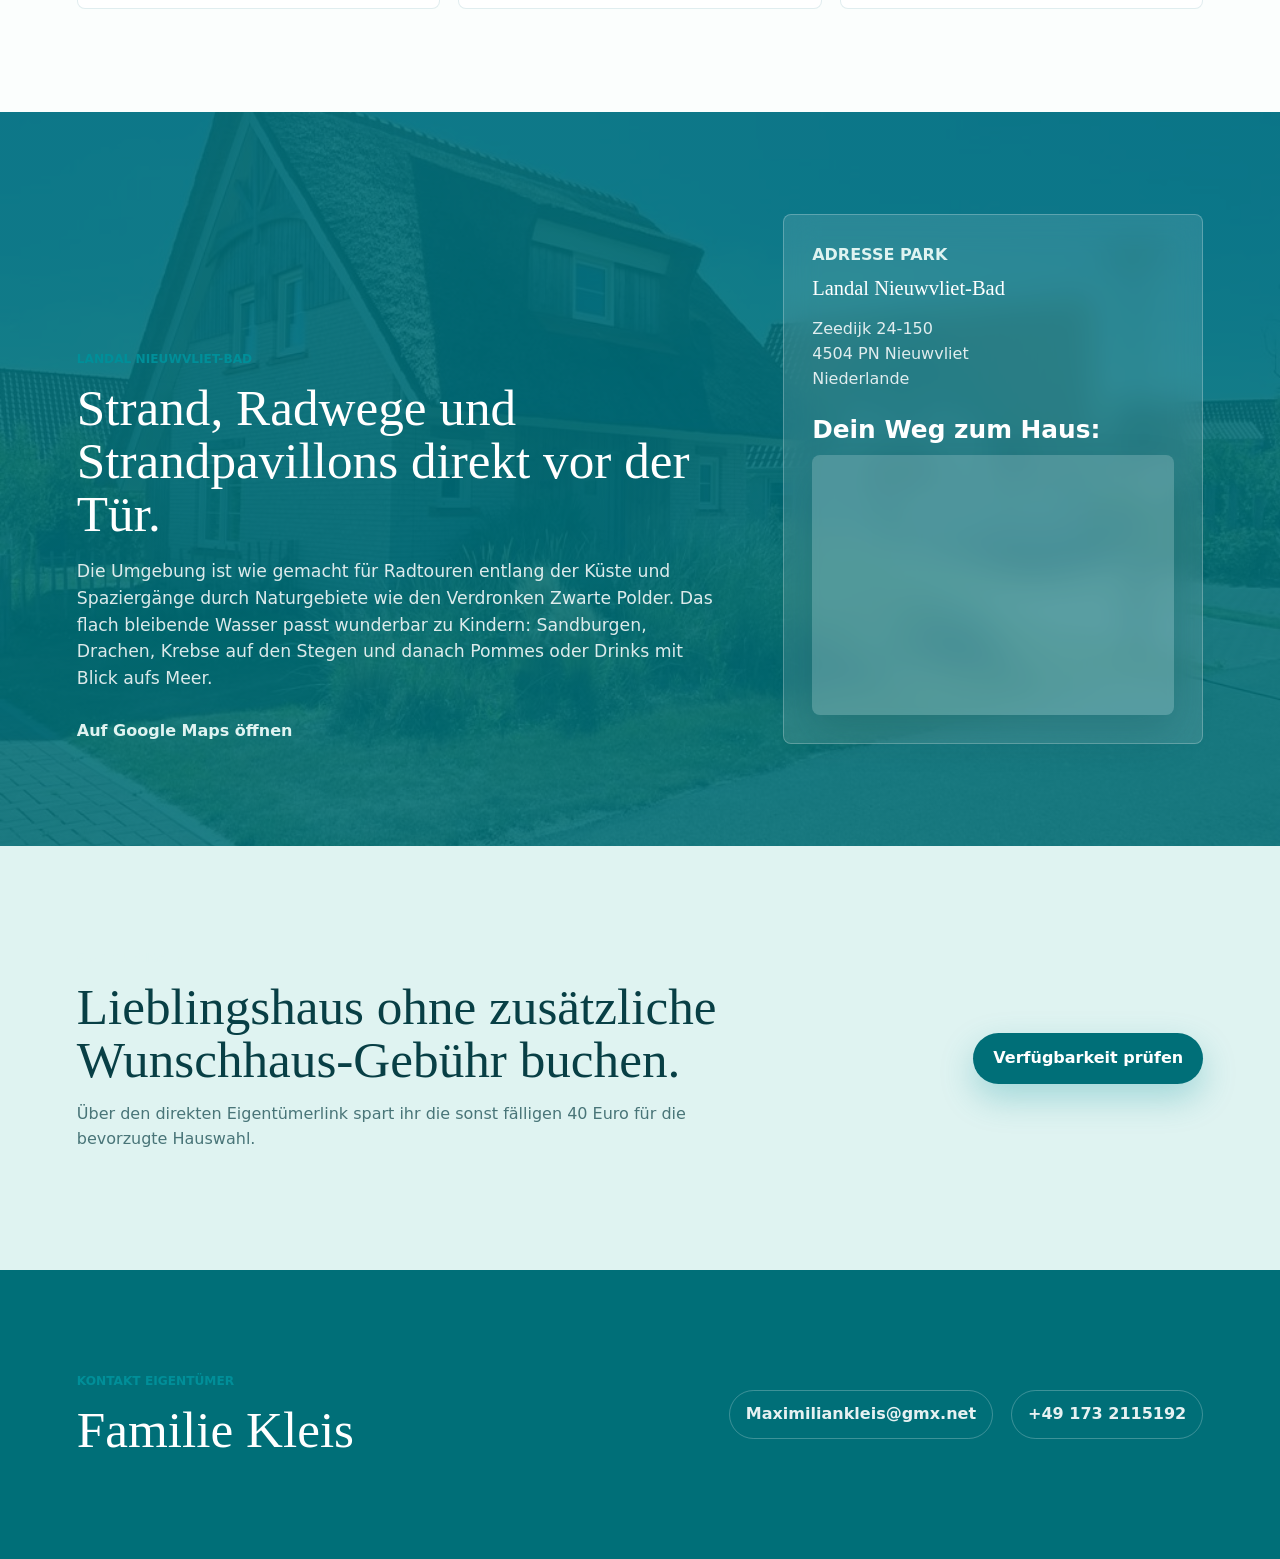
==== commit 54fb1dd5: "Update hero image sizing" ====
--- a/index.html
+++ b/index.html
@@ -8,8 +8,8 @@
       content="4-Personen Reetdach Beachhouse im Roompot Beach Resort Nieuwvliet-Bad, nur wenige Gehminuten vom Strand entfernt. Hunde willkommen."
     />
     <title>Reetdach Beachhouse Landal Nieuwvliet-Bad</title>
-    <link rel="preload" as="image" href="assets/new-house-front.jpeg" />
-    <link rel="stylesheet" href="styles.css?v=2" />
+    <link rel="preload" as="image" href="assets/new-house-overview.jpeg" />
+    <link rel="stylesheet" href="styles.css?v=3" />
   </head>
   <body>
     <header class="site-header" aria-label="Hauptnavigation">
@@ -32,7 +32,7 @@
 
     <main id="start">
       <section class="hero" aria-label="Ferienhaus am Meer">
-        <img class="hero-image" src="assets/new-house-front.jpeg" alt="Reetdach Ferienhaus im Beach Resort Nieuwvliet-Bad" />
+        <img class="hero-image" src="assets/new-house-overview.jpeg" alt="Reetdach Ferienhaus im Beach Resort Nieuwvliet-Bad" />
         <div class="hero-shade"></div>
         <div class="hero-content">
           <p class="eyebrow">Landal Nieuwvliet-Bad</p>
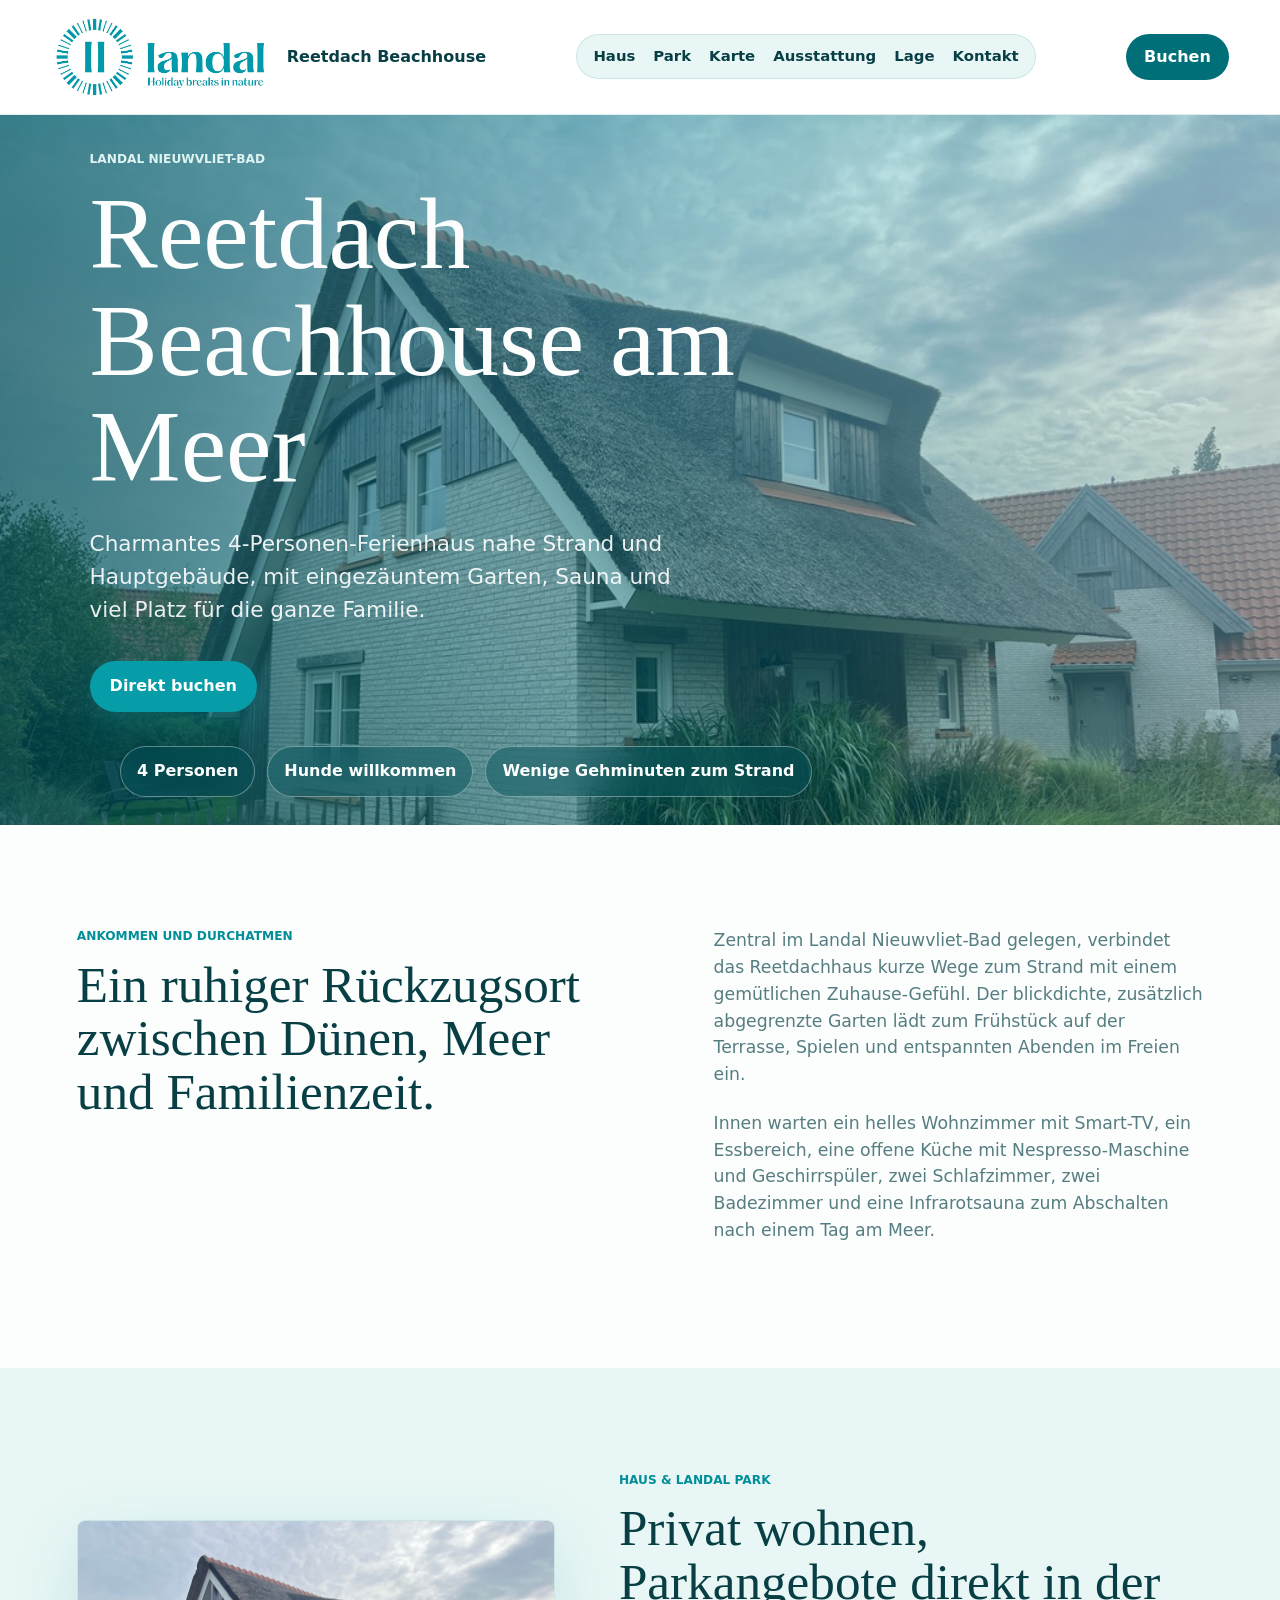
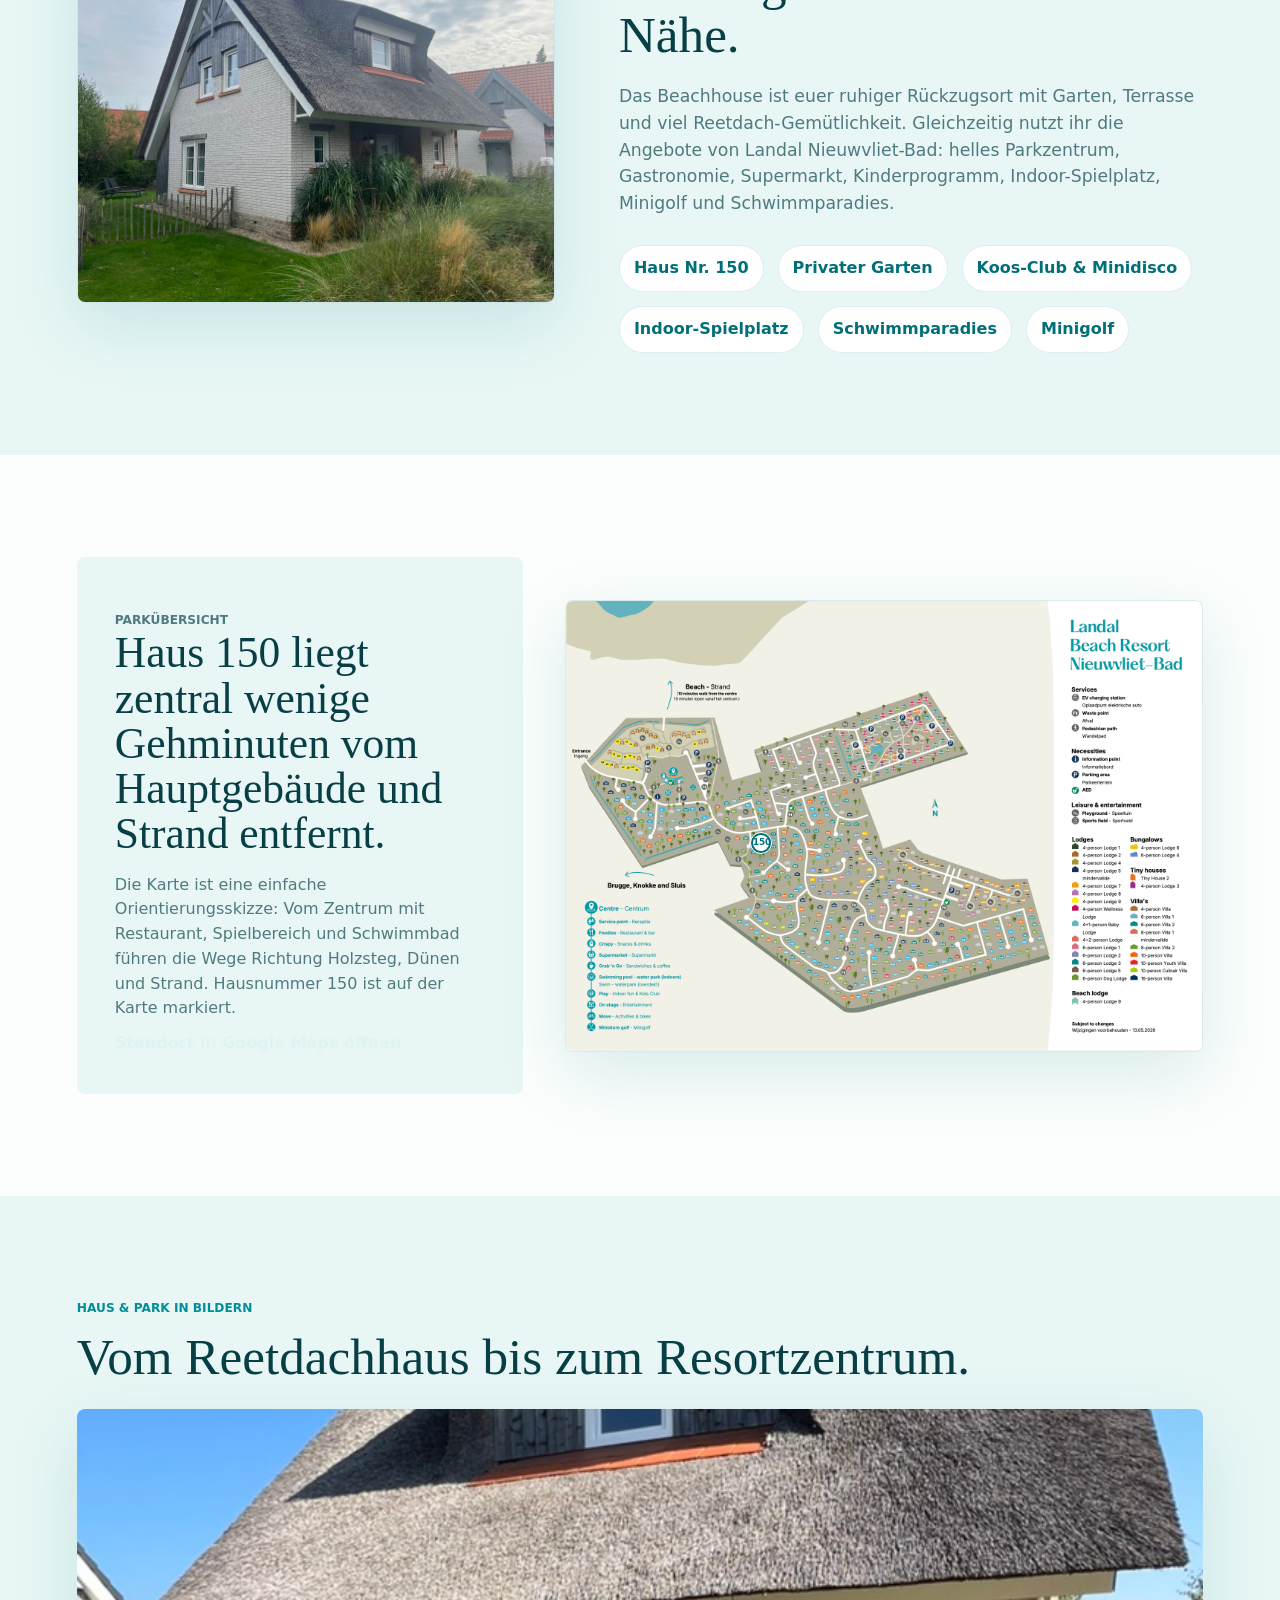
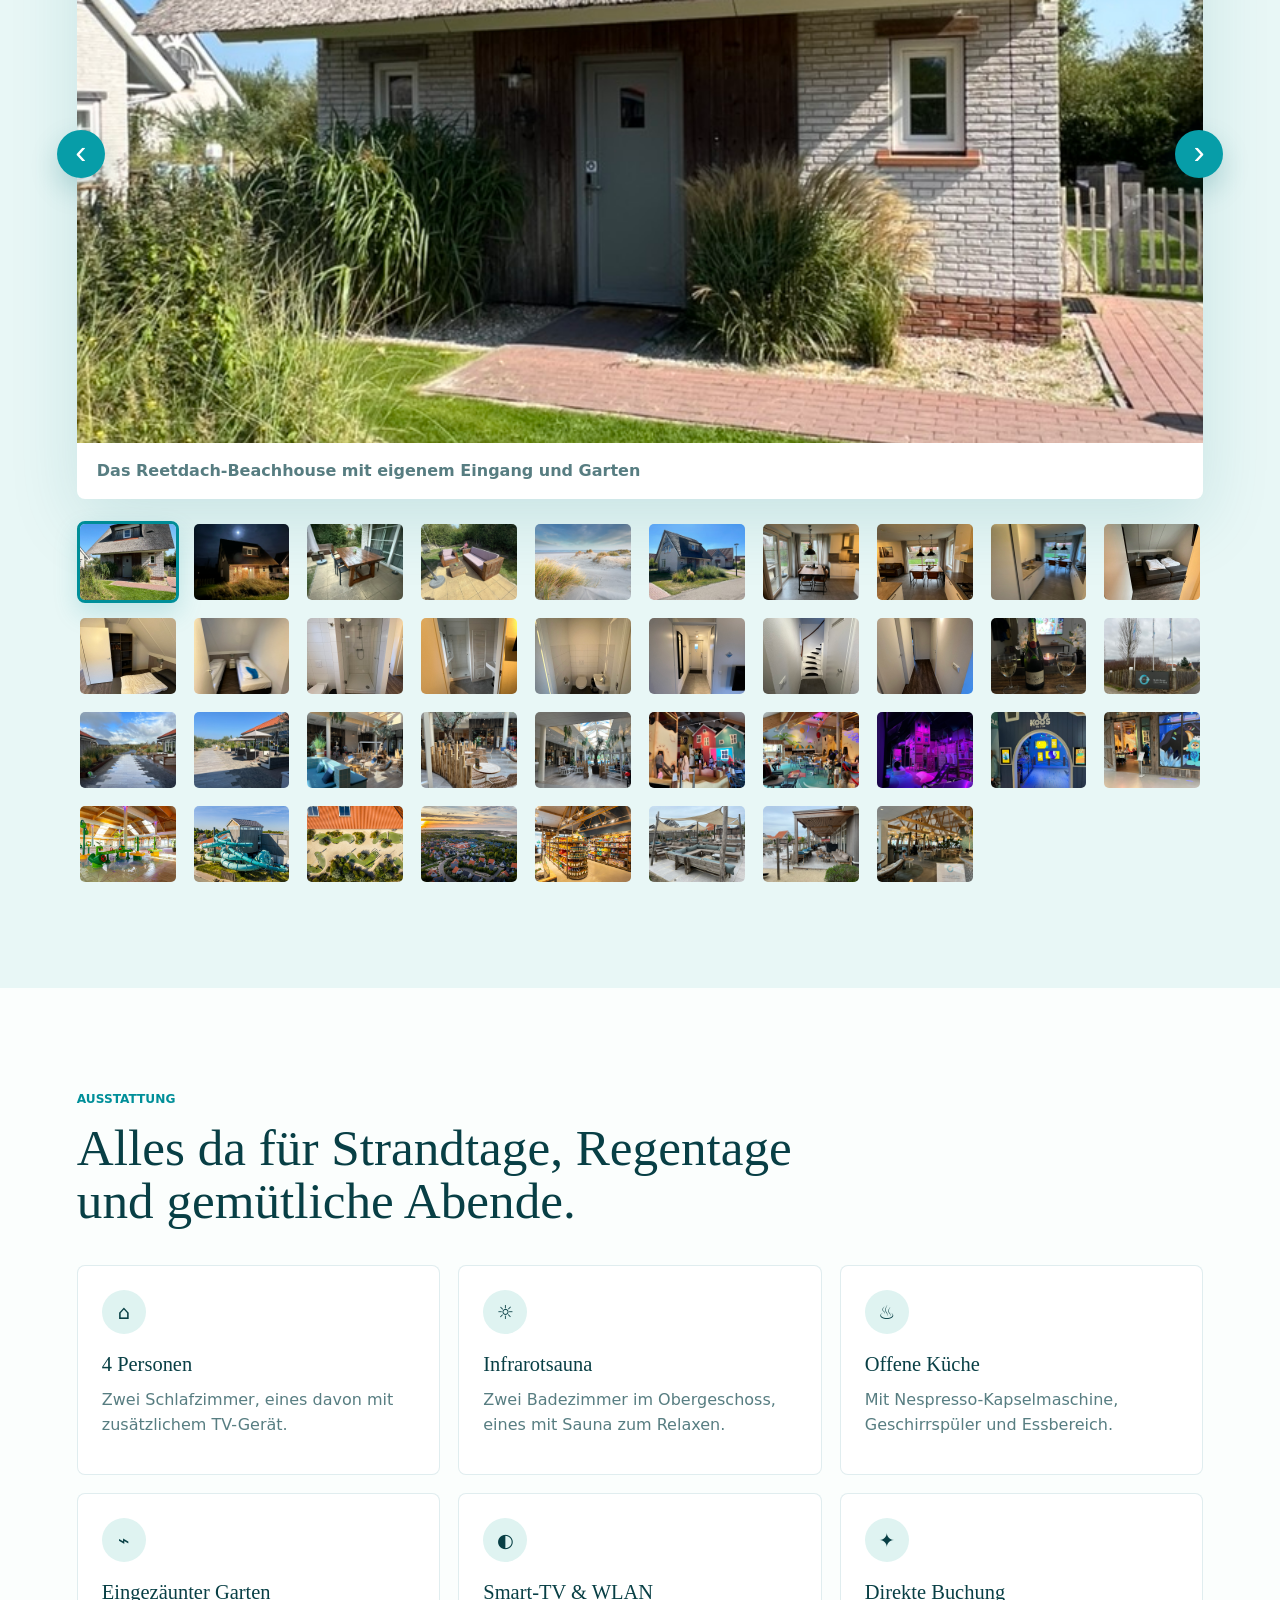
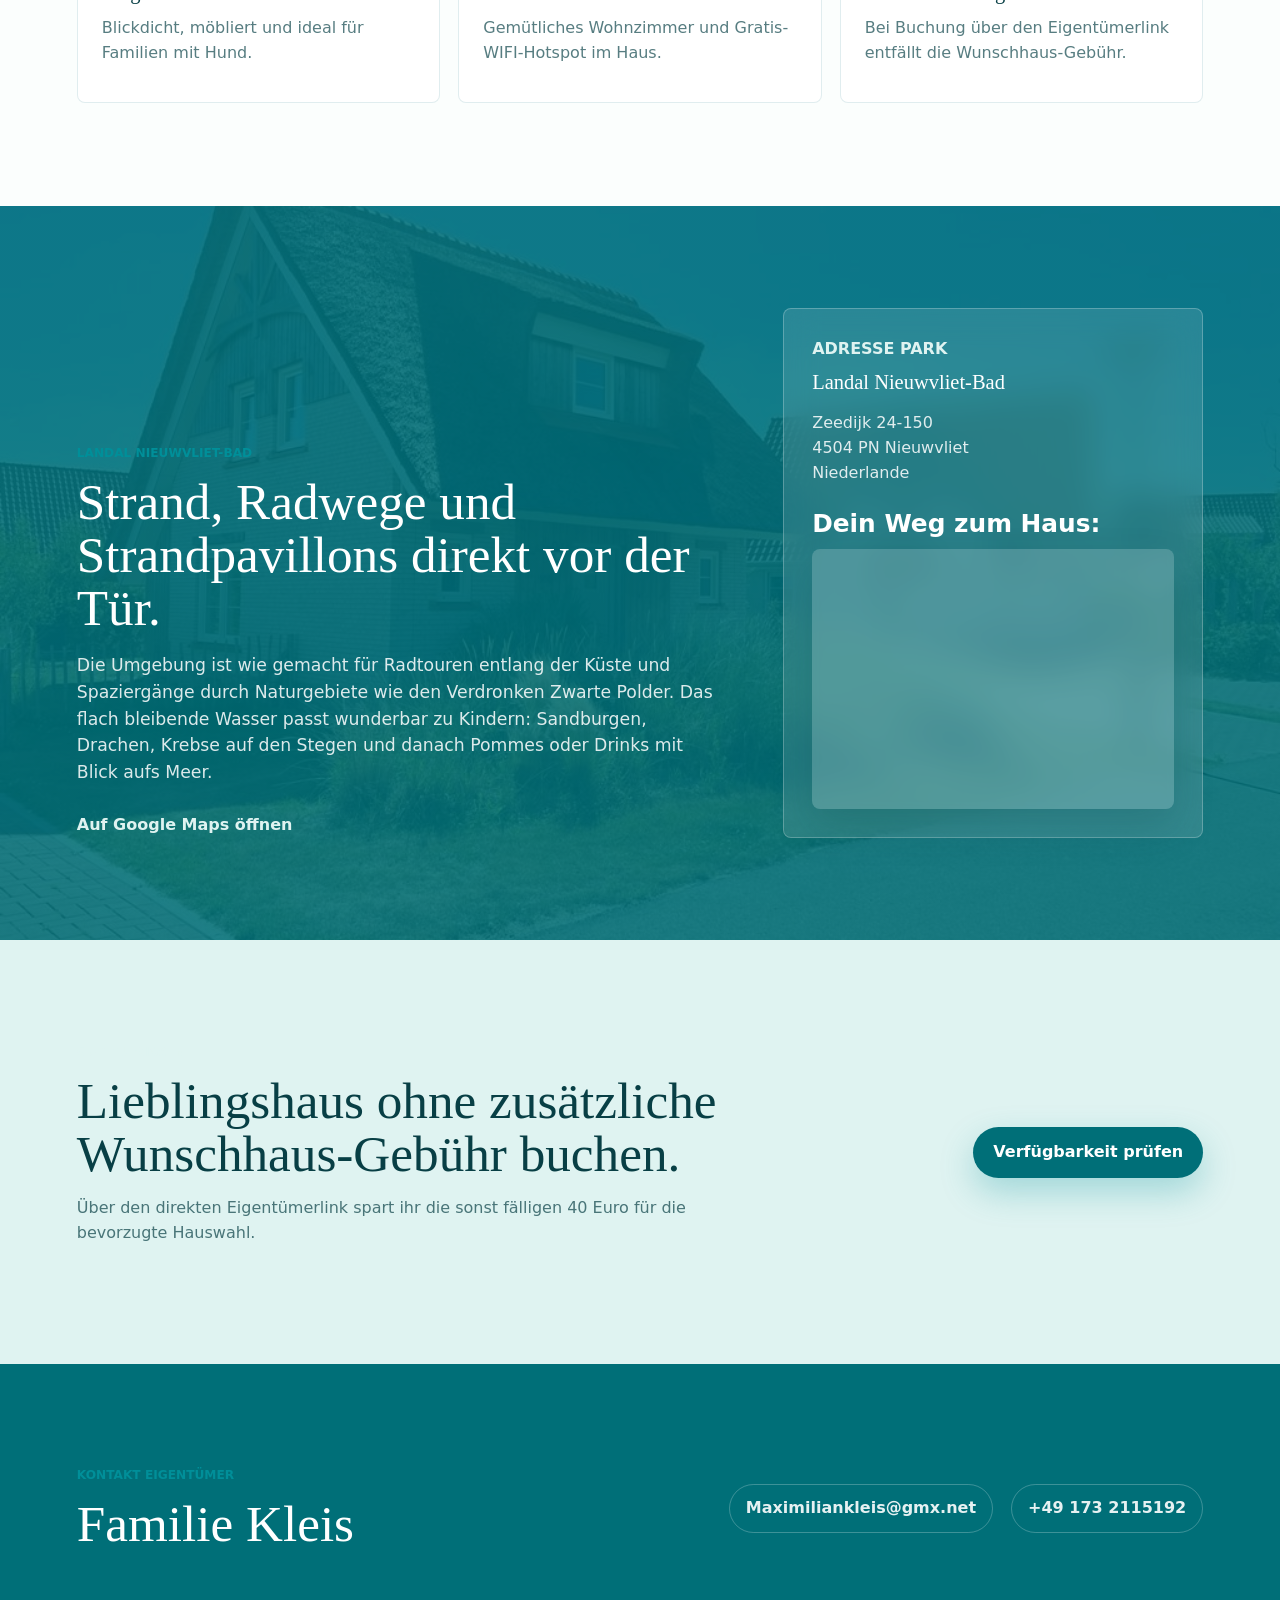
==== commit e739b1e3: "Refine mobile hero layout" ====
--- a/index.html
+++ b/index.html
@@ -9,7 +9,7 @@
     />
     <title>Reetdach Beachhouse Landal Nieuwvliet-Bad</title>
     <link rel="preload" as="image" href="assets/new-house-overview.jpeg" />
-    <link rel="stylesheet" href="styles.css?v=3" />
+    <link rel="stylesheet" href="styles.css?v=7" />
   </head>
   <body>
     <header class="site-header" aria-label="Hauptnavigation">
--- a/styles.css
+++ b/styles.css
@@ -657,7 +657,9 @@
 @media (max-width: 860px) {
   .site-header {
     position: absolute;
-    align-items: flex-start;
+    align-items: center;
+    min-height: 76px;
+    padding: 12px 18px;
   }
 
   .nav-links {
@@ -670,12 +672,13 @@
   }
 
   .hero {
-    min-height: 92svh;
+    min-height: 88svh;
   }
 
   .hero-content {
-    width: min(100% - 32px, 680px);
+    width: min(100% - 36px, 680px);
     margin: 0 auto;
+    padding-top: 86px;
   }
 
   .intro,
@@ -699,7 +702,9 @@
 
 @media (max-width: 560px) {
   .header-cta {
-    padding: 10px 14px;
+    min-height: 44px;
+    padding: 10px 16px;
+    font-size: 1rem;
   }
 
   .brand-title {
@@ -707,15 +712,18 @@
   }
 
   .brand-logo {
-    width: 150px;
+    width: 142px;
+    max-height: 58px;
+    object-fit: contain;
   }
 
   .hero-content {
-    padding-top: 104px;
+    padding-top: 82px;
   }
 
   h1 {
-    font-size: 3rem;
+    font-size: 2.62rem;
+    line-height: 1.02;
   }
 
   h2 {
@@ -724,11 +732,33 @@
 
   .button {
     width: 100%;
+    min-height: 48px;
+    padding: 12px 18px;
   }
 
   .hero-facts span,
   .hero-actions {
     width: 100%;
+  }
+
+  .hero-copy {
+    margin-top: 18px;
+    font-size: 1.02rem;
+    line-height: 1.48;
+  }
+
+  .hero-actions {
+    margin-top: 26px;
+  }
+
+  .hero-facts {
+    gap: 10px;
+    margin-bottom: 22px;
+  }
+
+  .hero-facts span {
+    padding: 11px 14px;
+    font-size: 0.98rem;
   }
 
   .gallery-button {
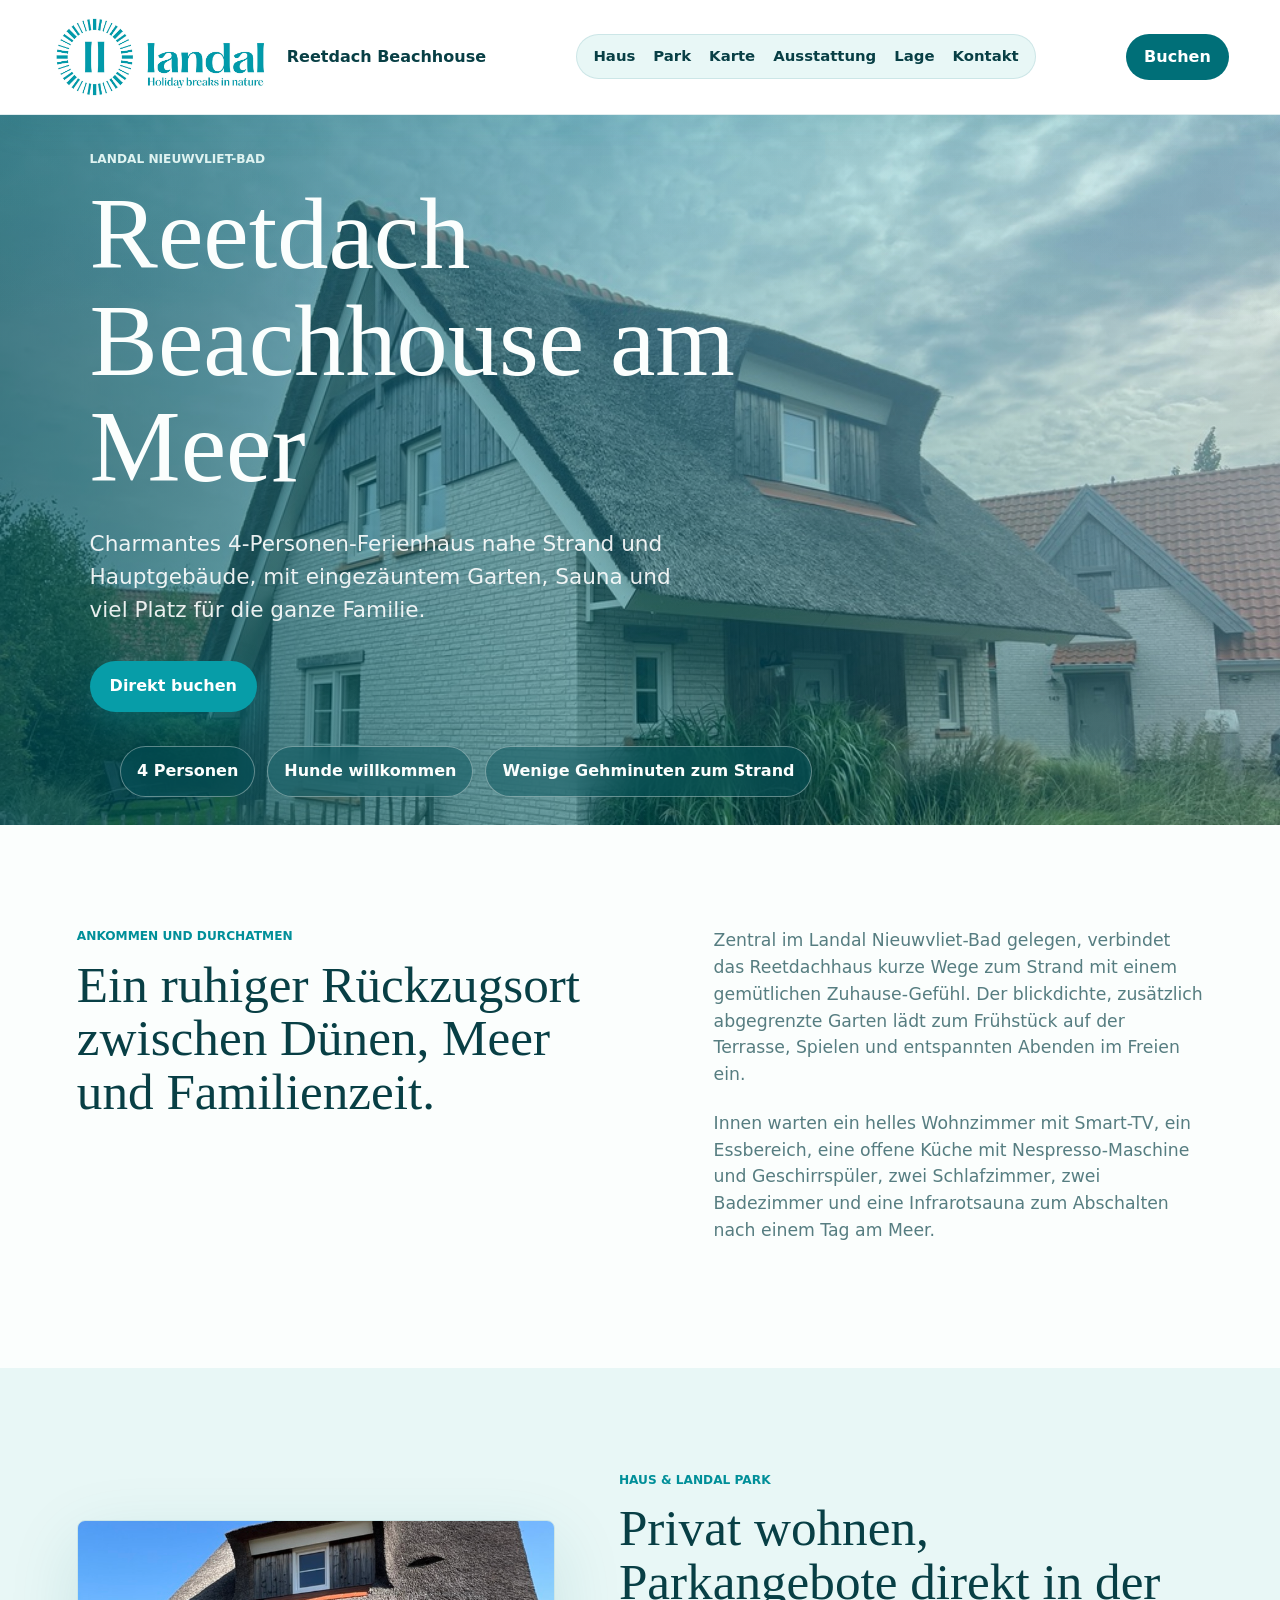
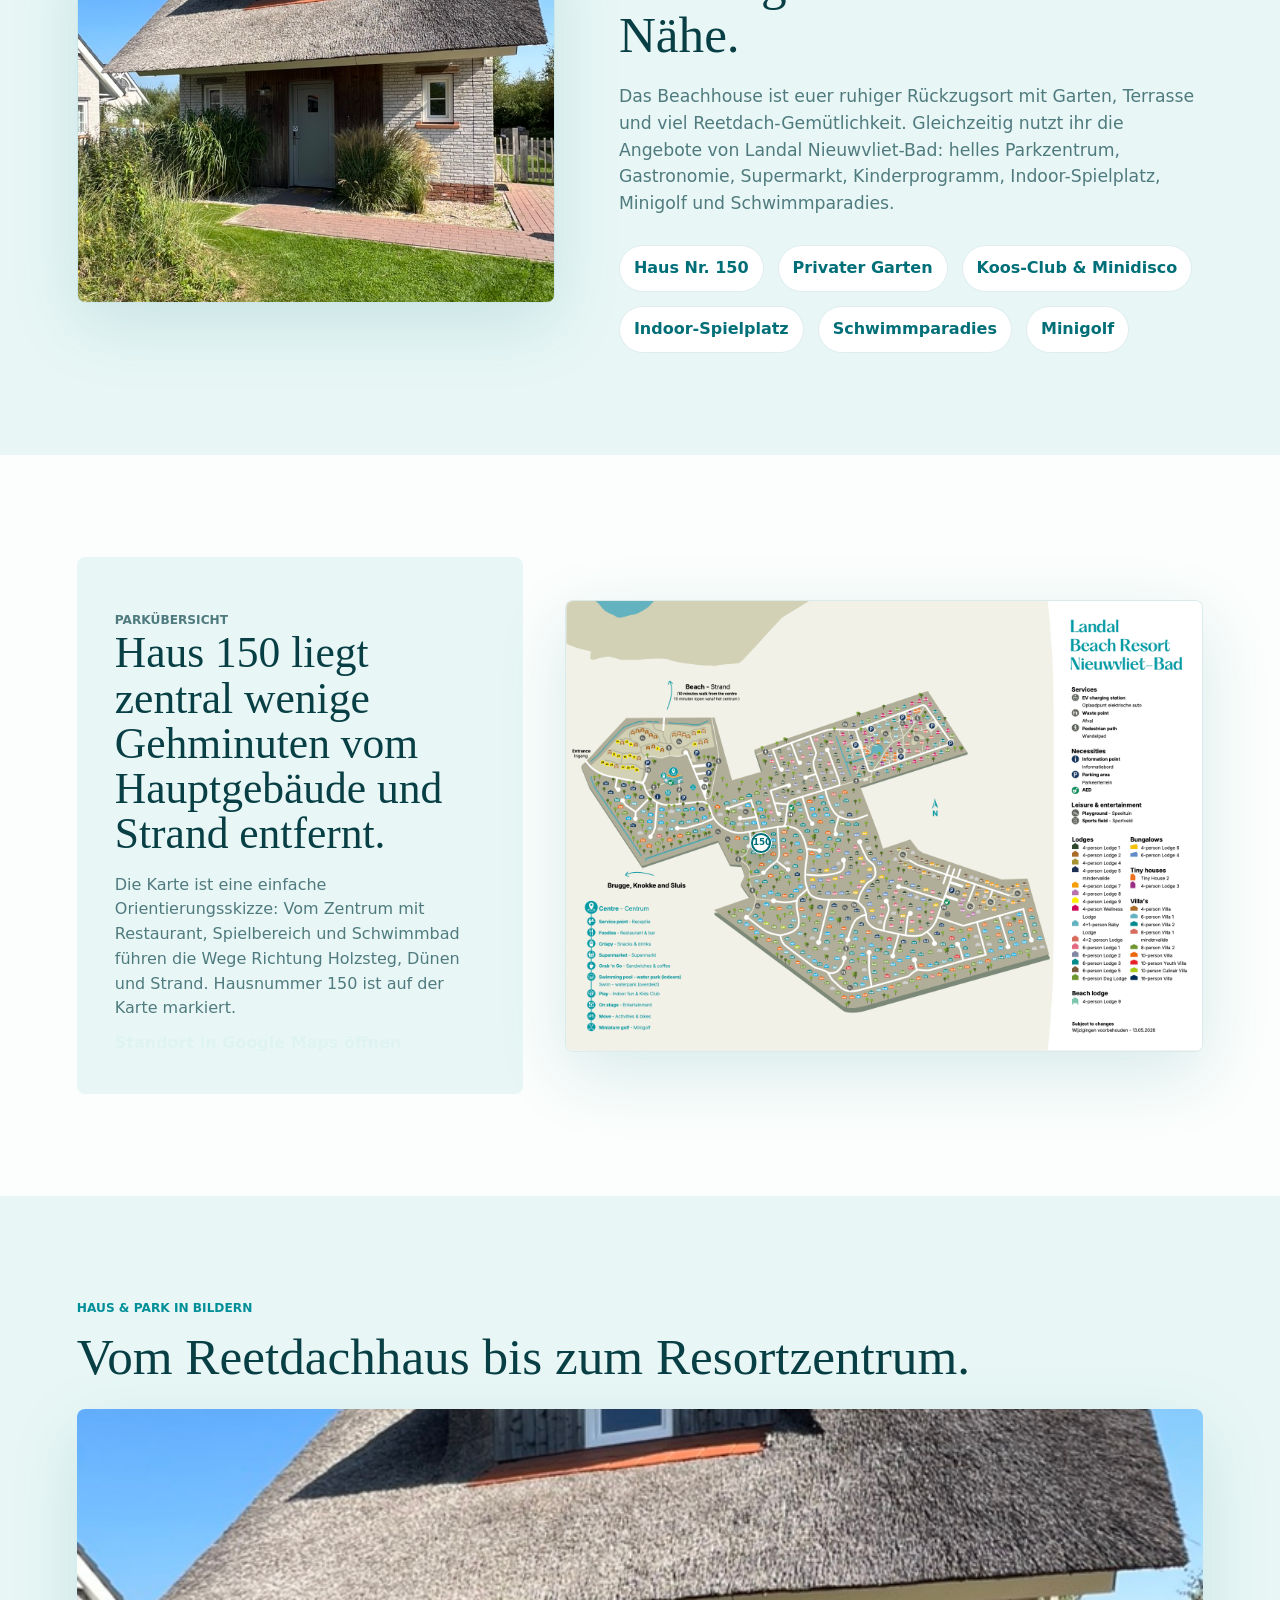
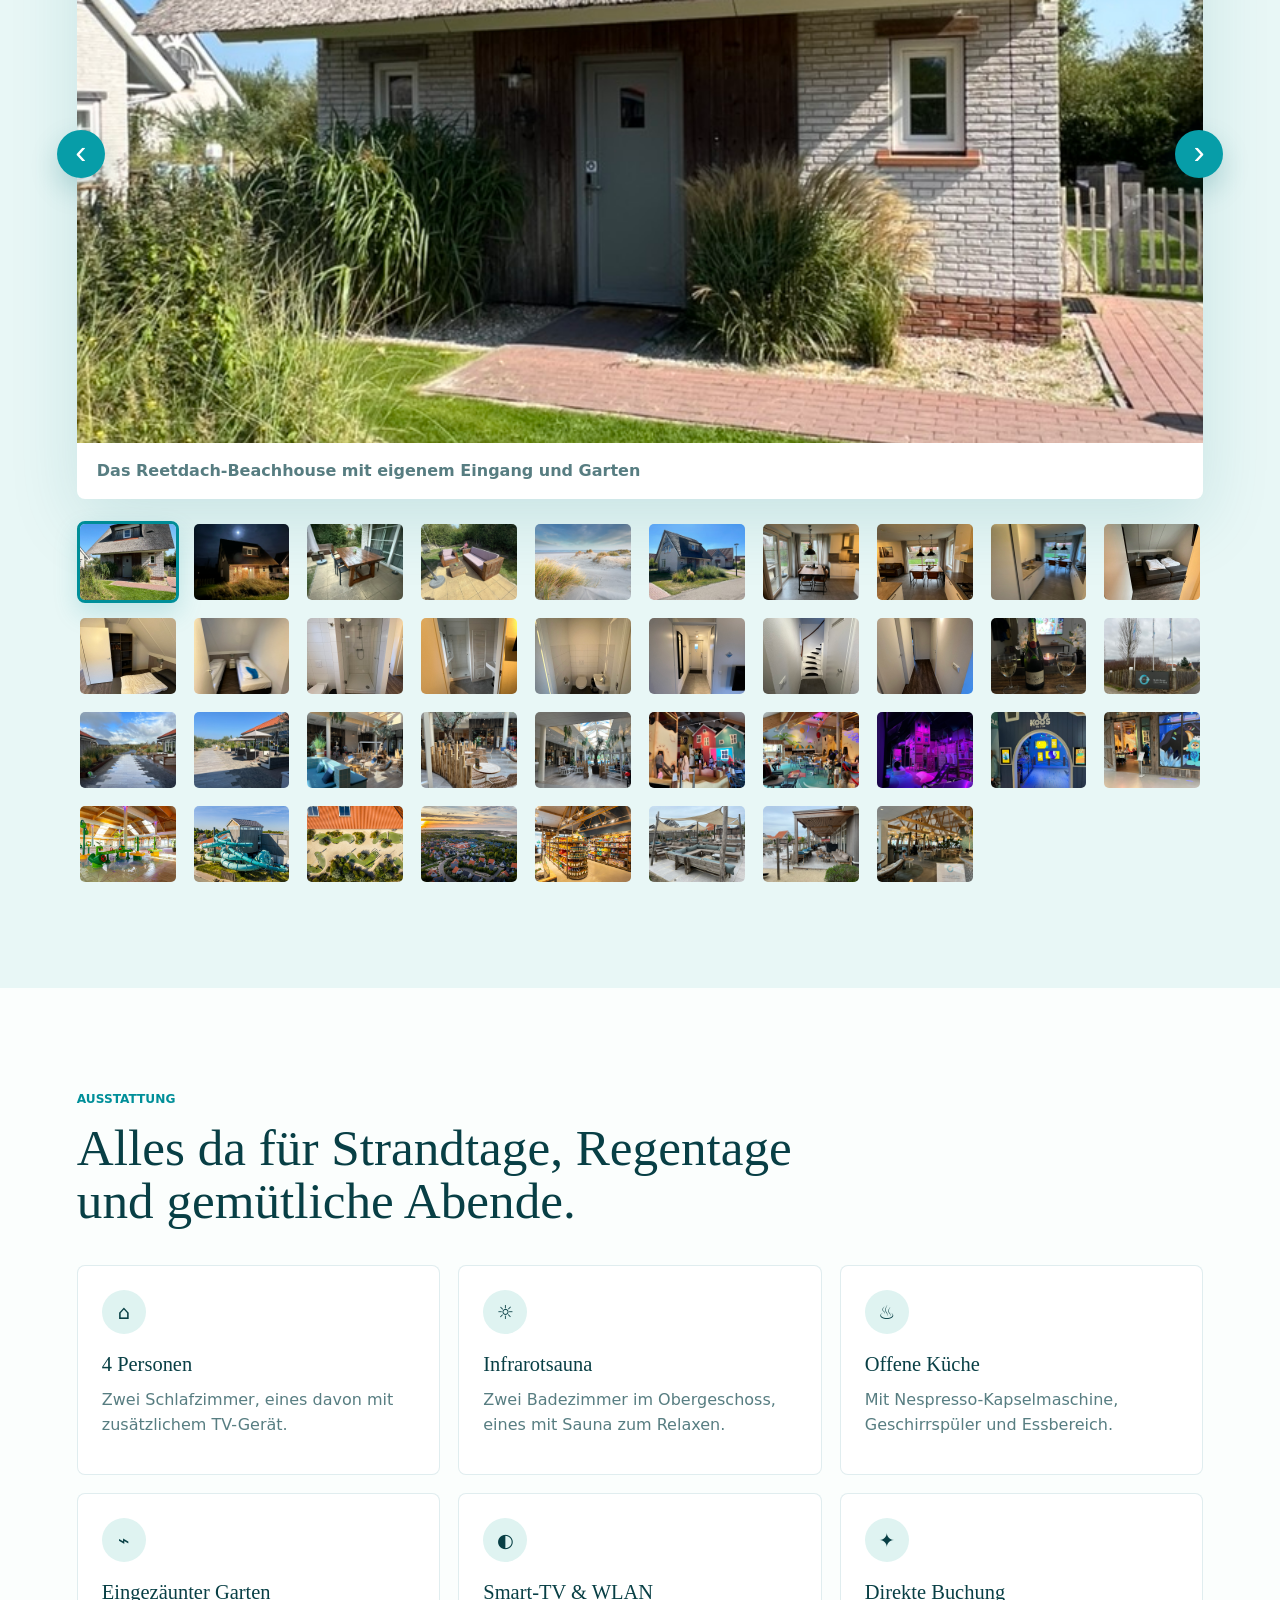
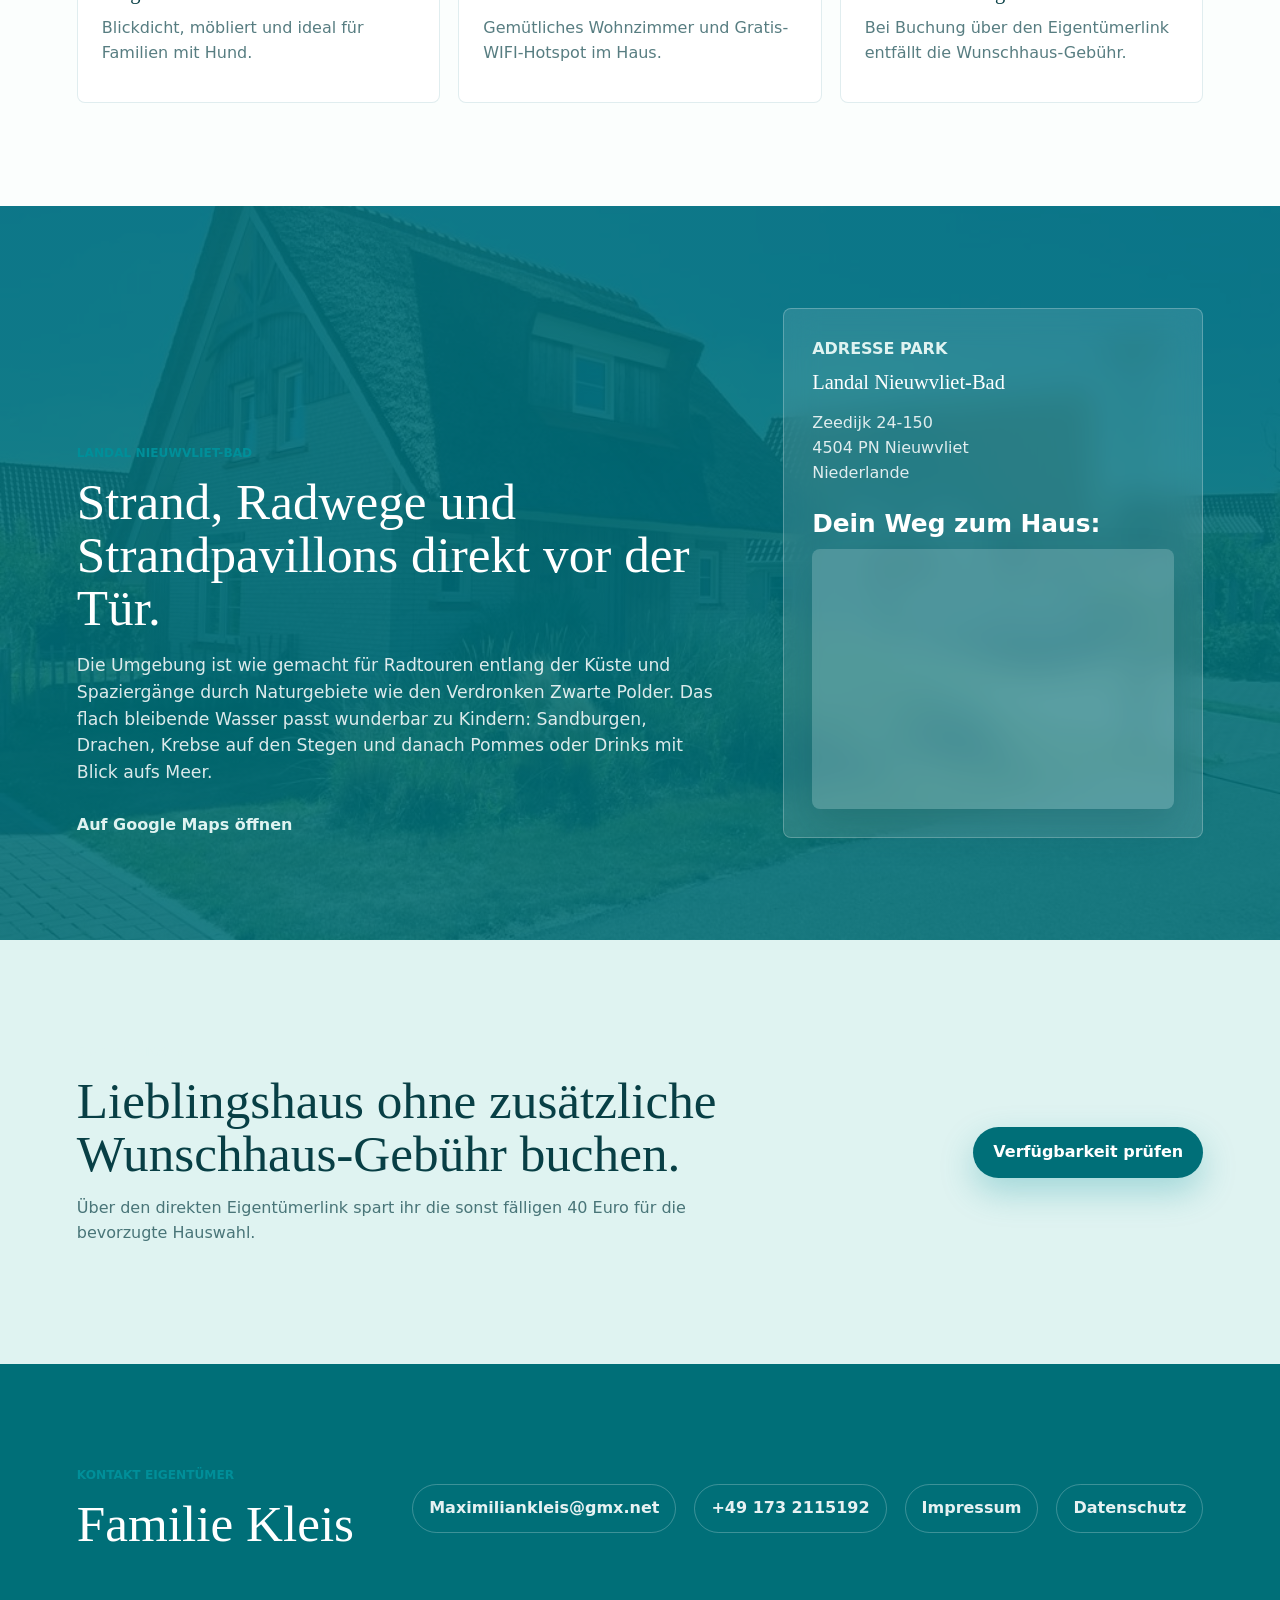
==== commit 29391dfb: "Add legal pages and refine mobile hero" ====
--- a/index.html
+++ b/index.html
@@ -9,7 +9,7 @@
     />
     <title>Reetdach Beachhouse Landal Nieuwvliet-Bad</title>
     <link rel="preload" as="image" href="assets/new-house-overview.jpeg" />
-    <link rel="stylesheet" href="styles.css?v=7" />
+    <link rel="stylesheet" href="styles.css?v=8" />
   </head>
   <body>
     <header class="site-header" aria-label="Hauptnavigation">
@@ -74,7 +74,7 @@
 
       <section class="overview band" id="park" aria-label="Haus und Landal Park">
         <div class="overview-media">
-          <img src="assets/new-house-overview.jpeg" alt="Reetdachhaus im Landal Beach Resort Nieuwvliet-Bad" />
+          <img src="assets/house-sunny-front.jpeg" alt="Sonnige Frontansicht des Reetdachhauses im Landal Beach Resort Nieuwvliet-Bad" />
         </div>
         <div class="overview-content">
           <p class="eyebrow">Haus & Landal Park</p>
@@ -234,6 +234,8 @@
       <div class="footer-links">
         <a href="mailto:Maximiliankleis@gmx.net">Maximiliankleis@gmx.net</a>
         <a href="tel:+491732115192">+49 173 2115192</a>
+        <a href="impressum.html">Impressum</a>
+        <a href="datenschutz.html">Datenschutz</a>
       </div>
     </footer>
 
--- a/styles.css
+++ b/styles.css
@@ -654,6 +654,58 @@
   color: rgba(255, 255, 255, 0.9);
 }
 
+.legal-page {
+  background: var(--shell);
+}
+
+.legal-header {
+  position: sticky;
+}
+
+.legal-main {
+  width: min(980px, calc(100% - 36px));
+  margin: 0 auto;
+  padding: clamp(54px, 8vw, 96px) 0;
+}
+
+.legal-hero {
+  margin-bottom: 34px;
+}
+
+.legal-hero h1 {
+  color: var(--ink);
+  font-size: clamp(2.8rem, 7vw, 5.8rem);
+}
+
+.legal-hero p:not(.eyebrow) {
+  max-width: 760px;
+  color: var(--muted);
+  font-size: 1.08rem;
+}
+
+.legal-section {
+  padding: 26px 0;
+  border-top: 1px solid rgba(0, 111, 120, 0.14);
+}
+
+.legal-section h2 {
+  margin-bottom: 14px;
+  color: var(--ink);
+  font-size: clamp(1.7rem, 3vw, 2.4rem);
+}
+
+.legal-section p {
+  max-width: 820px;
+  margin: 0 0 14px;
+  color: var(--muted);
+  font-size: 1.02rem;
+}
+
+.legal-section a {
+  color: var(--deep-sea);
+  font-weight: 700;
+}
+
 @media (max-width: 860px) {
   .site-header {
     position: absolute;
@@ -662,6 +714,10 @@
     padding: 12px 18px;
   }
 
+  .legal-header {
+    position: sticky;
+  }
+
   .nav-links {
     display: none;
   }
@@ -702,9 +758,9 @@
 
 @media (max-width: 560px) {
   .header-cta {
-    min-height: 44px;
-    padding: 10px 16px;
-    font-size: 1rem;
+    min-height: 38px;
+    padding: 8px 14px;
+    font-size: 0.92rem;
   }
 
   .brand-title {
@@ -731,14 +787,16 @@
   }
 
   .button {
-    width: 100%;
-    min-height: 48px;
-    padding: 12px 18px;
-  }
-
-  .hero-facts span,
+    width: fit-content;
+    min-width: 0;
+    min-height: 40px;
+    padding: 9px 22px;
+    font-size: 0.95rem;
+  }
+
   .hero-actions {
-    width: 100%;
+    width: auto;
+    justify-content: center;
   }
 
   .hero-copy {
@@ -752,13 +810,18 @@
   }
 
   .hero-facts {
-    gap: 10px;
-    margin-bottom: 22px;
+    flex-direction: column;
+    align-items: center;
+    justify-content: center;
+    gap: 8px;
+    margin-bottom: 20px;
   }
 
   .hero-facts span {
-    padding: 11px 14px;
-    font-size: 0.98rem;
+    width: fit-content;
+    min-width: 0;
+    padding: 8px 15px;
+    font-size: 0.9rem;
   }
 
   .gallery-button {
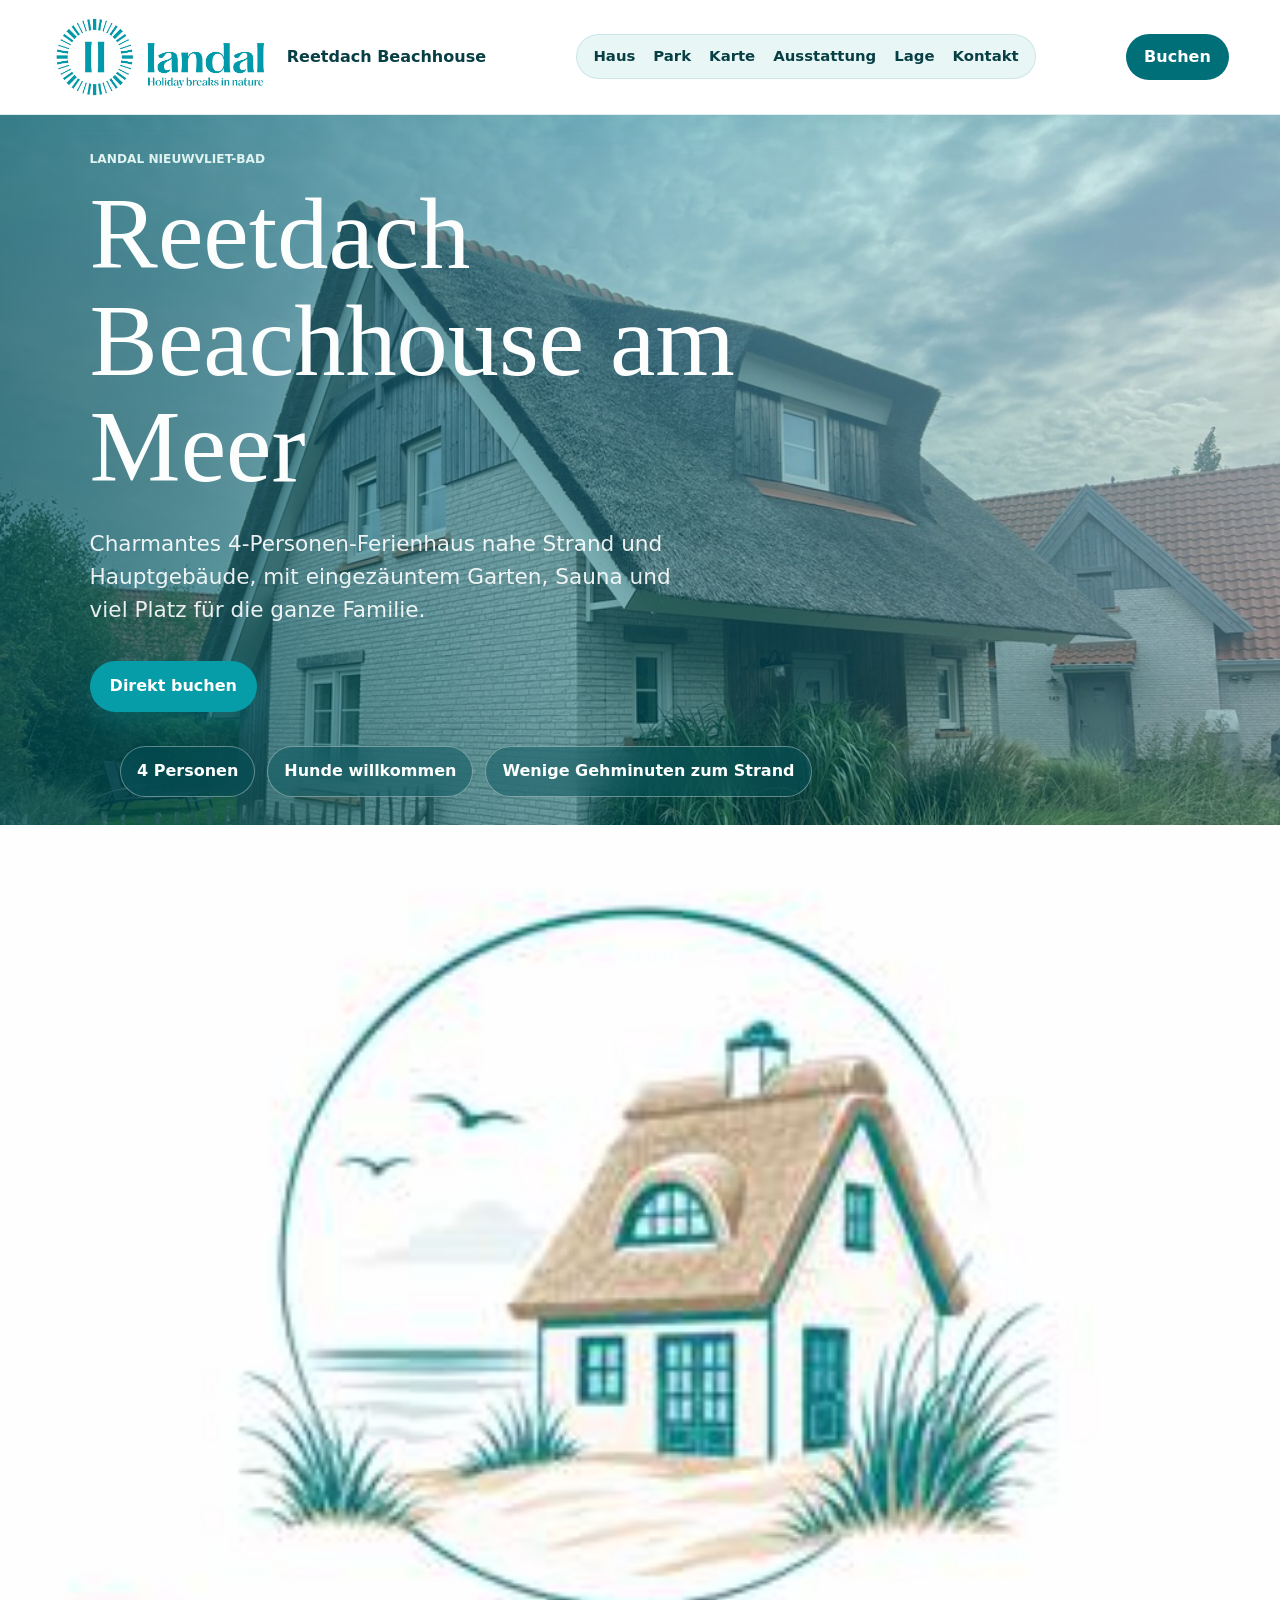
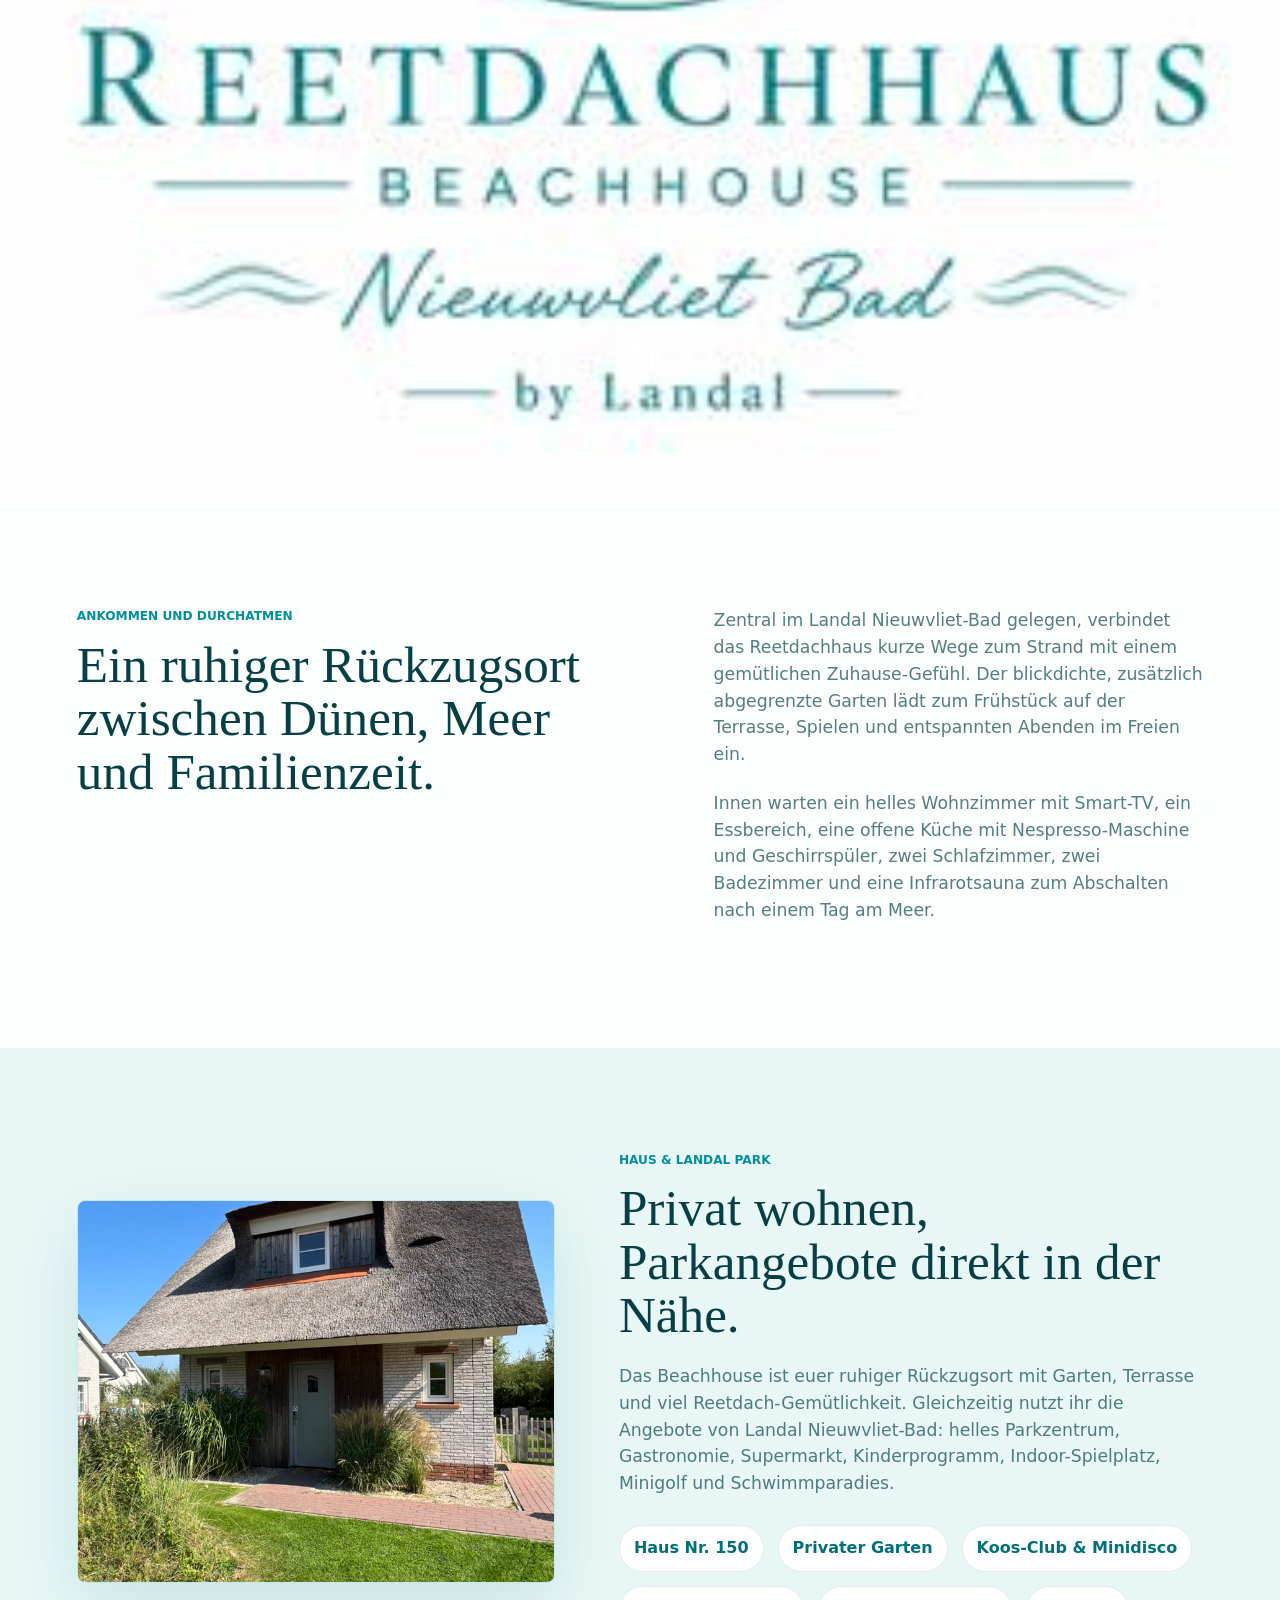
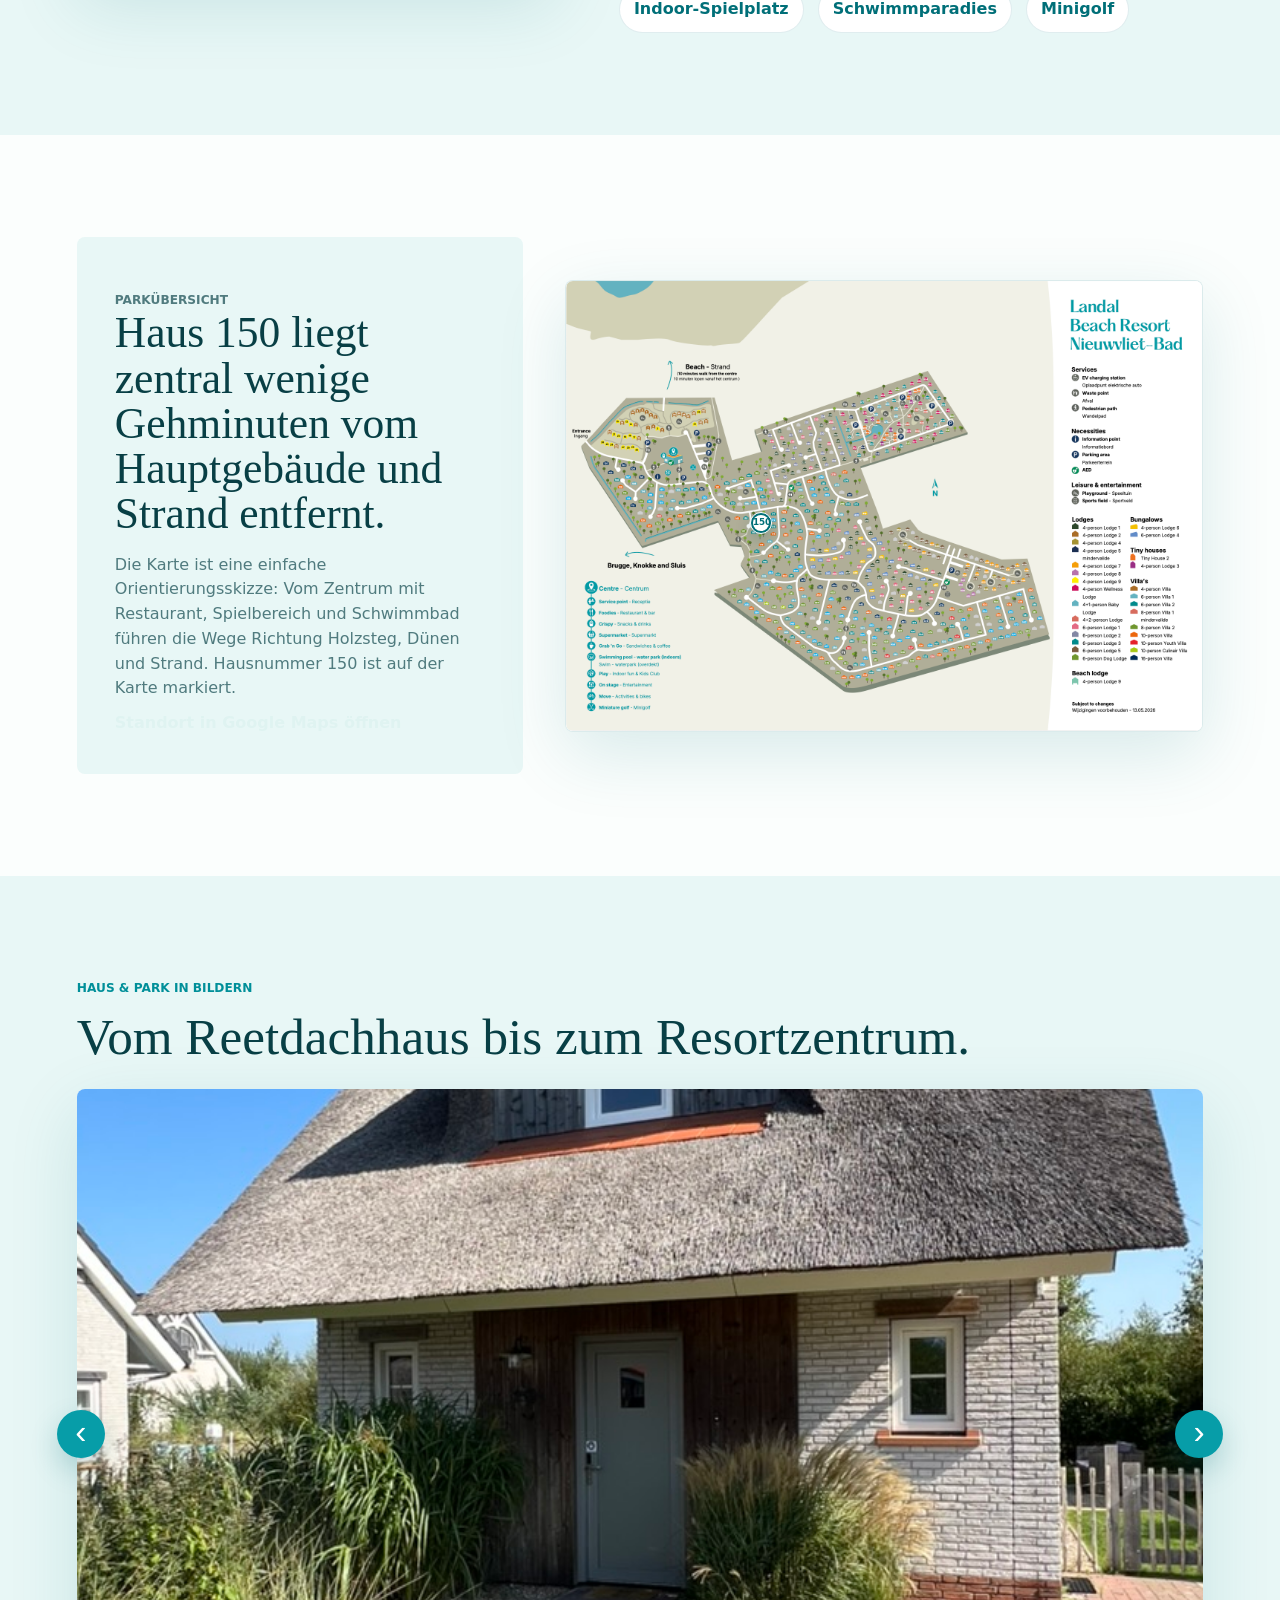
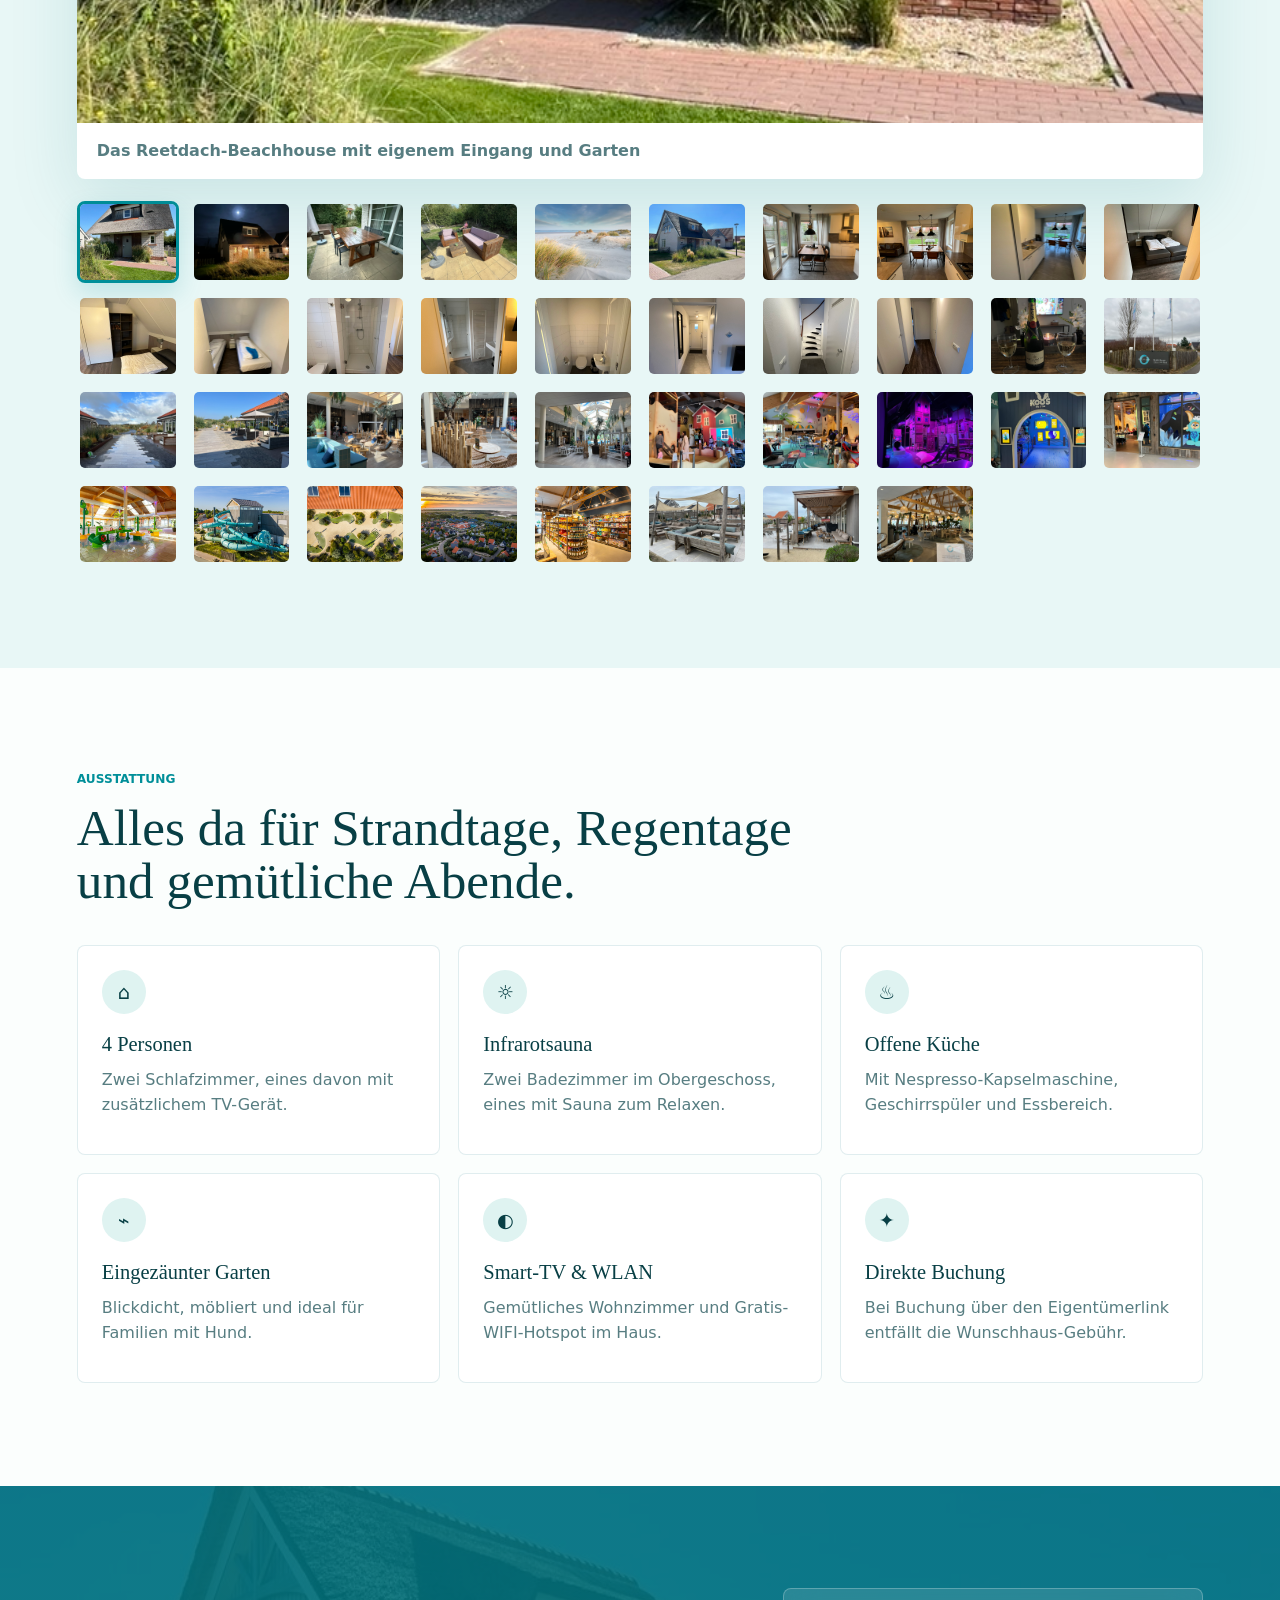
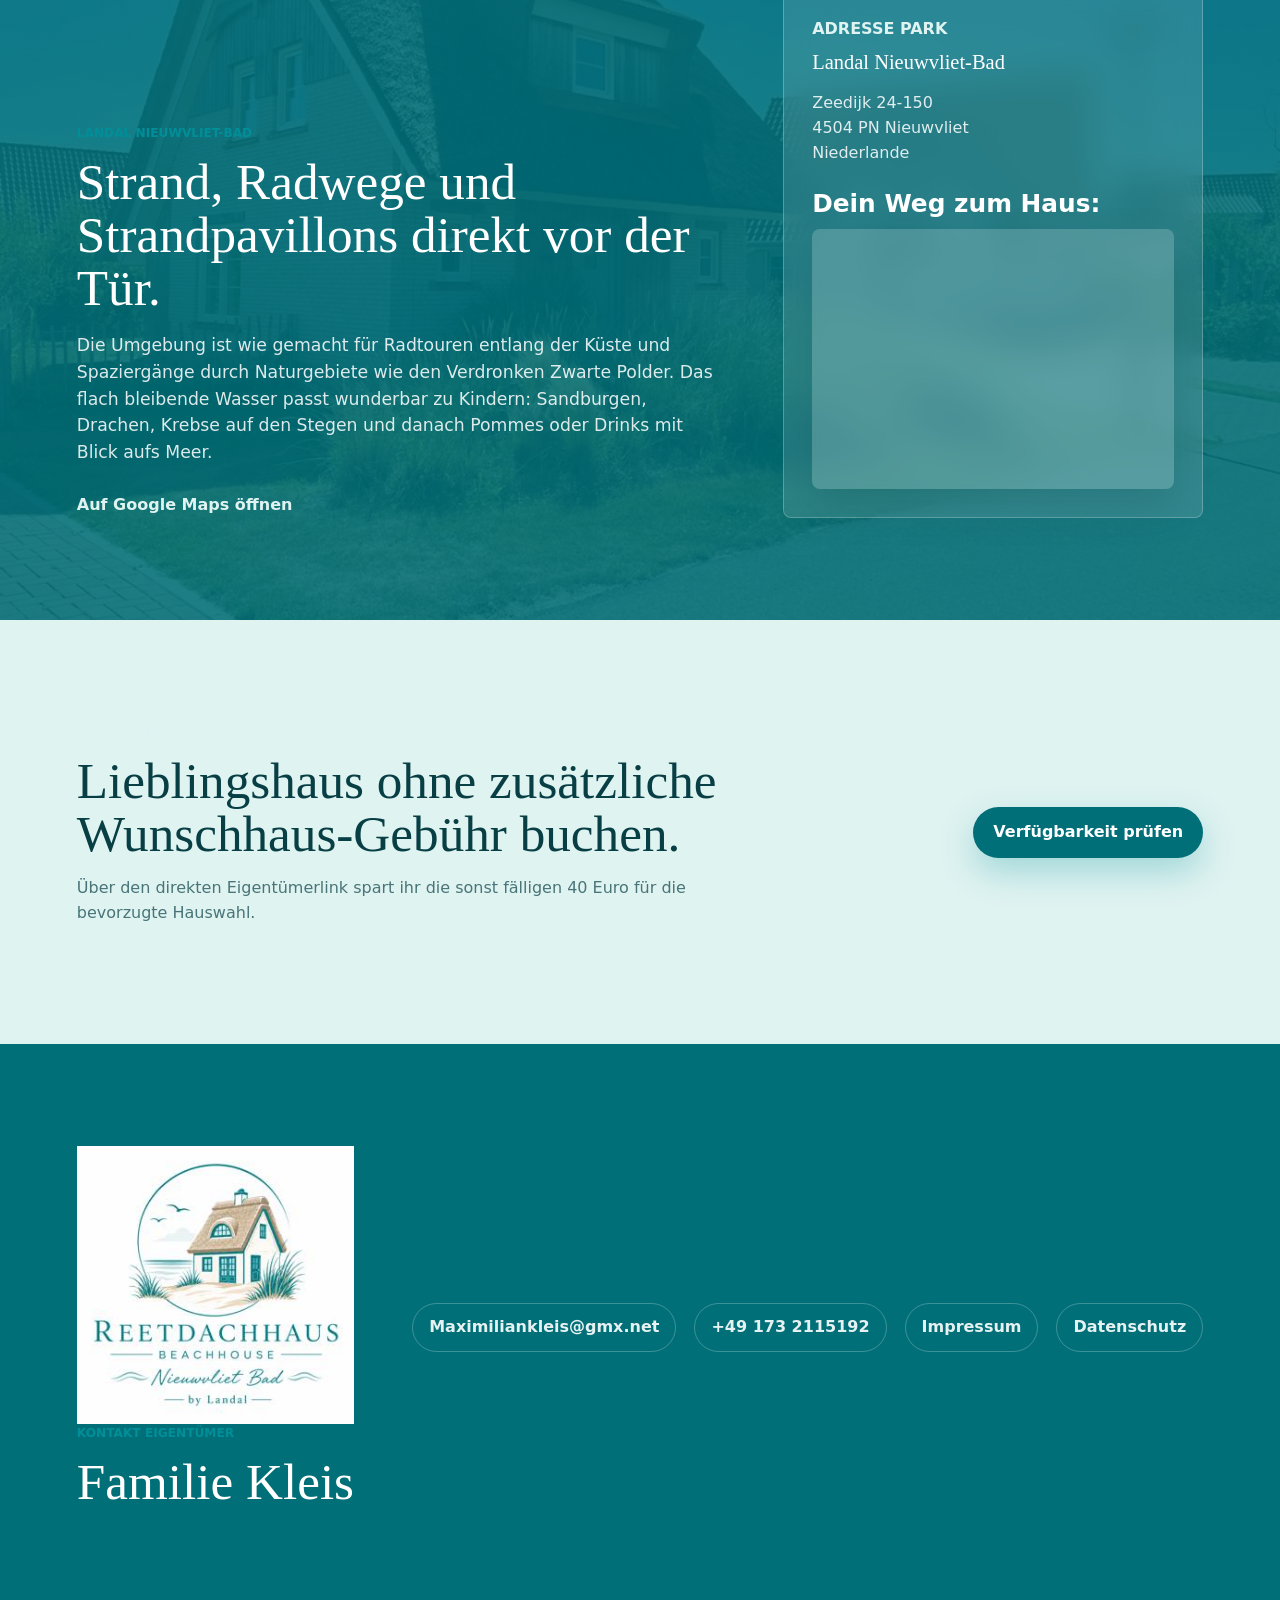
==== commit 4fb9b17e: "Add Reetdachhaus logo sections" ====
--- a/index.html
+++ b/index.html
@@ -52,6 +52,10 @@
         </div>
       </section>
 
+      <section class="house-logo-band" aria-label="Reetdachhaus Beachhouse Logo">
+        <img src="assets/reetdachhaus-logo.svg" alt="Reetdachhaus Beachhouse Nieuwvliet Bad Logo" />
+      </section>
+
       <section class="intro band" id="haus">
         <div class="section-heading">
           <p class="eyebrow">Ankommen und Durchatmen</p>
@@ -227,7 +231,8 @@
     </main>
 
     <footer class="footer" id="kontakt">
-      <div>
+      <div class="footer-brand">
+        <img class="footer-house-logo" src="assets/reetdachhaus-logo.svg" alt="Reetdachhaus Beachhouse Nieuwvliet Bad Logo" />
         <p class="eyebrow">Kontakt Eigentümer</p>
         <h2>Familie Kleis</h2>
       </div>
